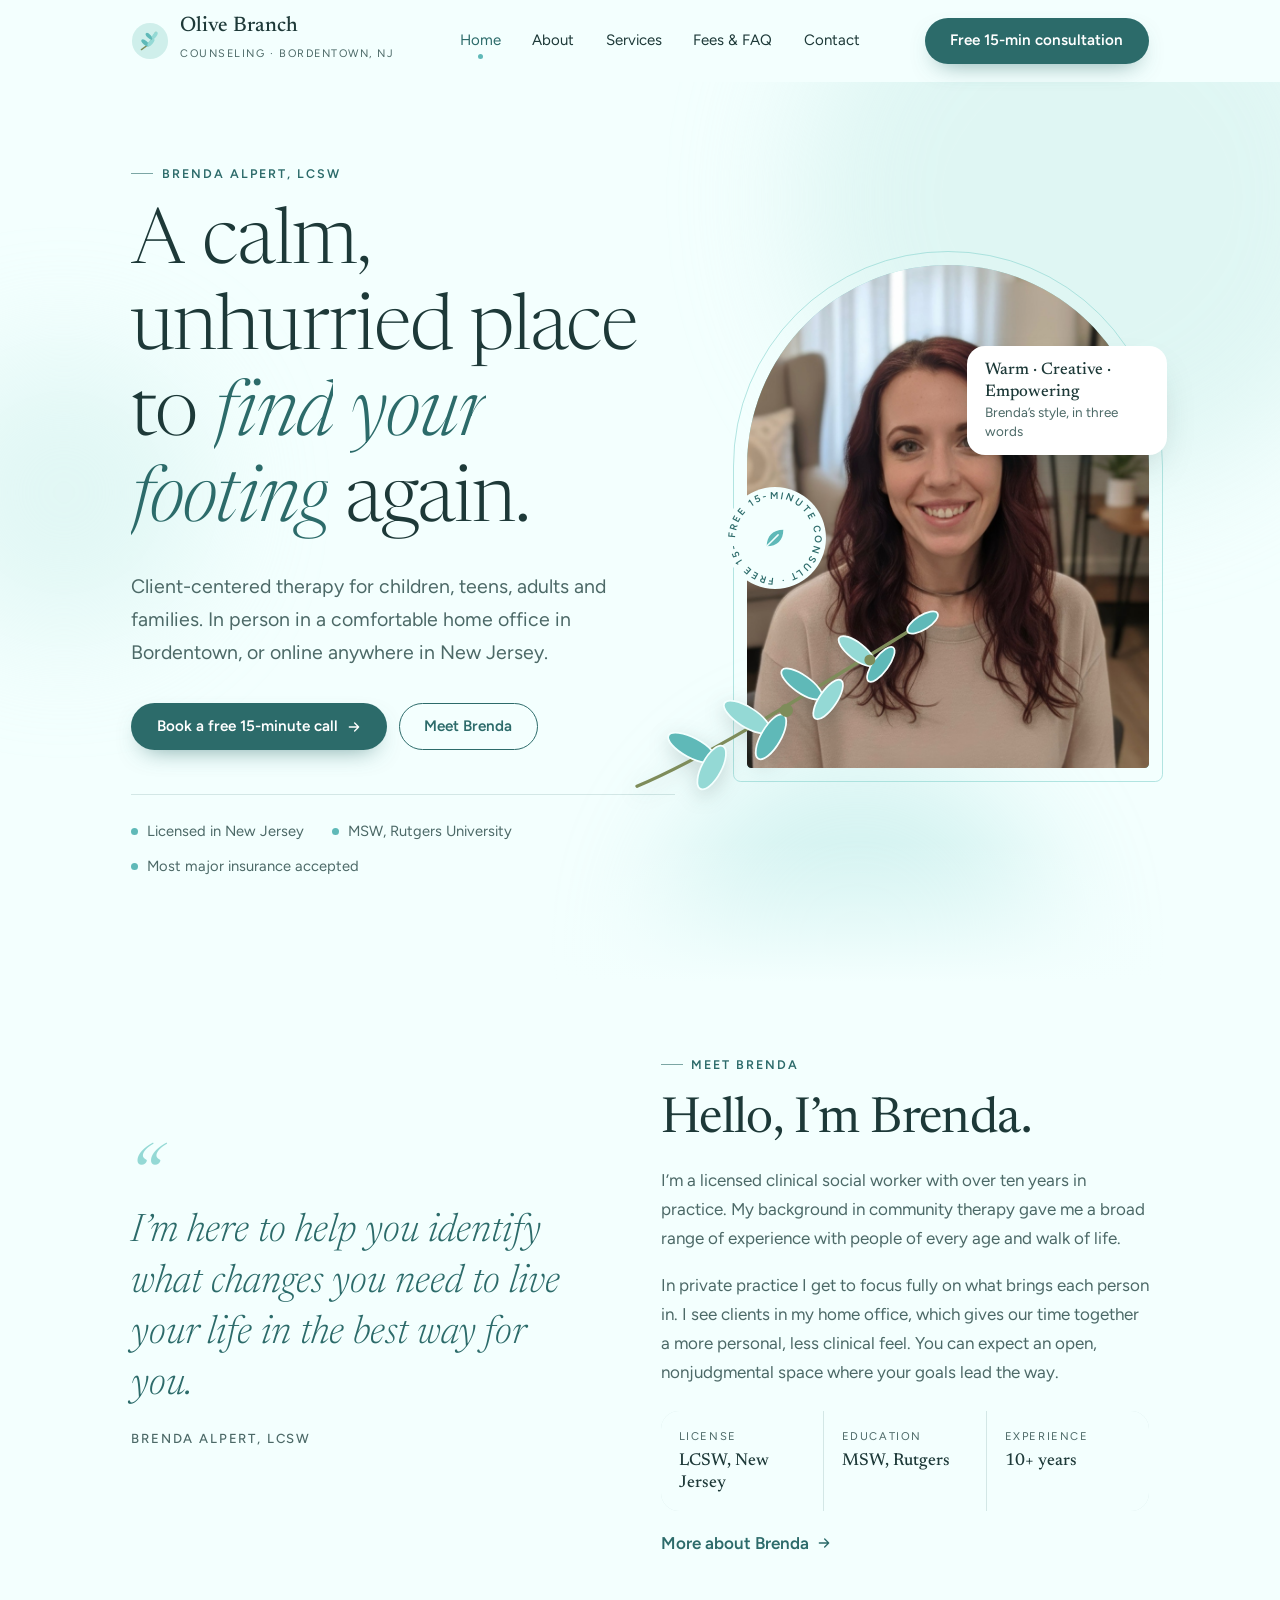
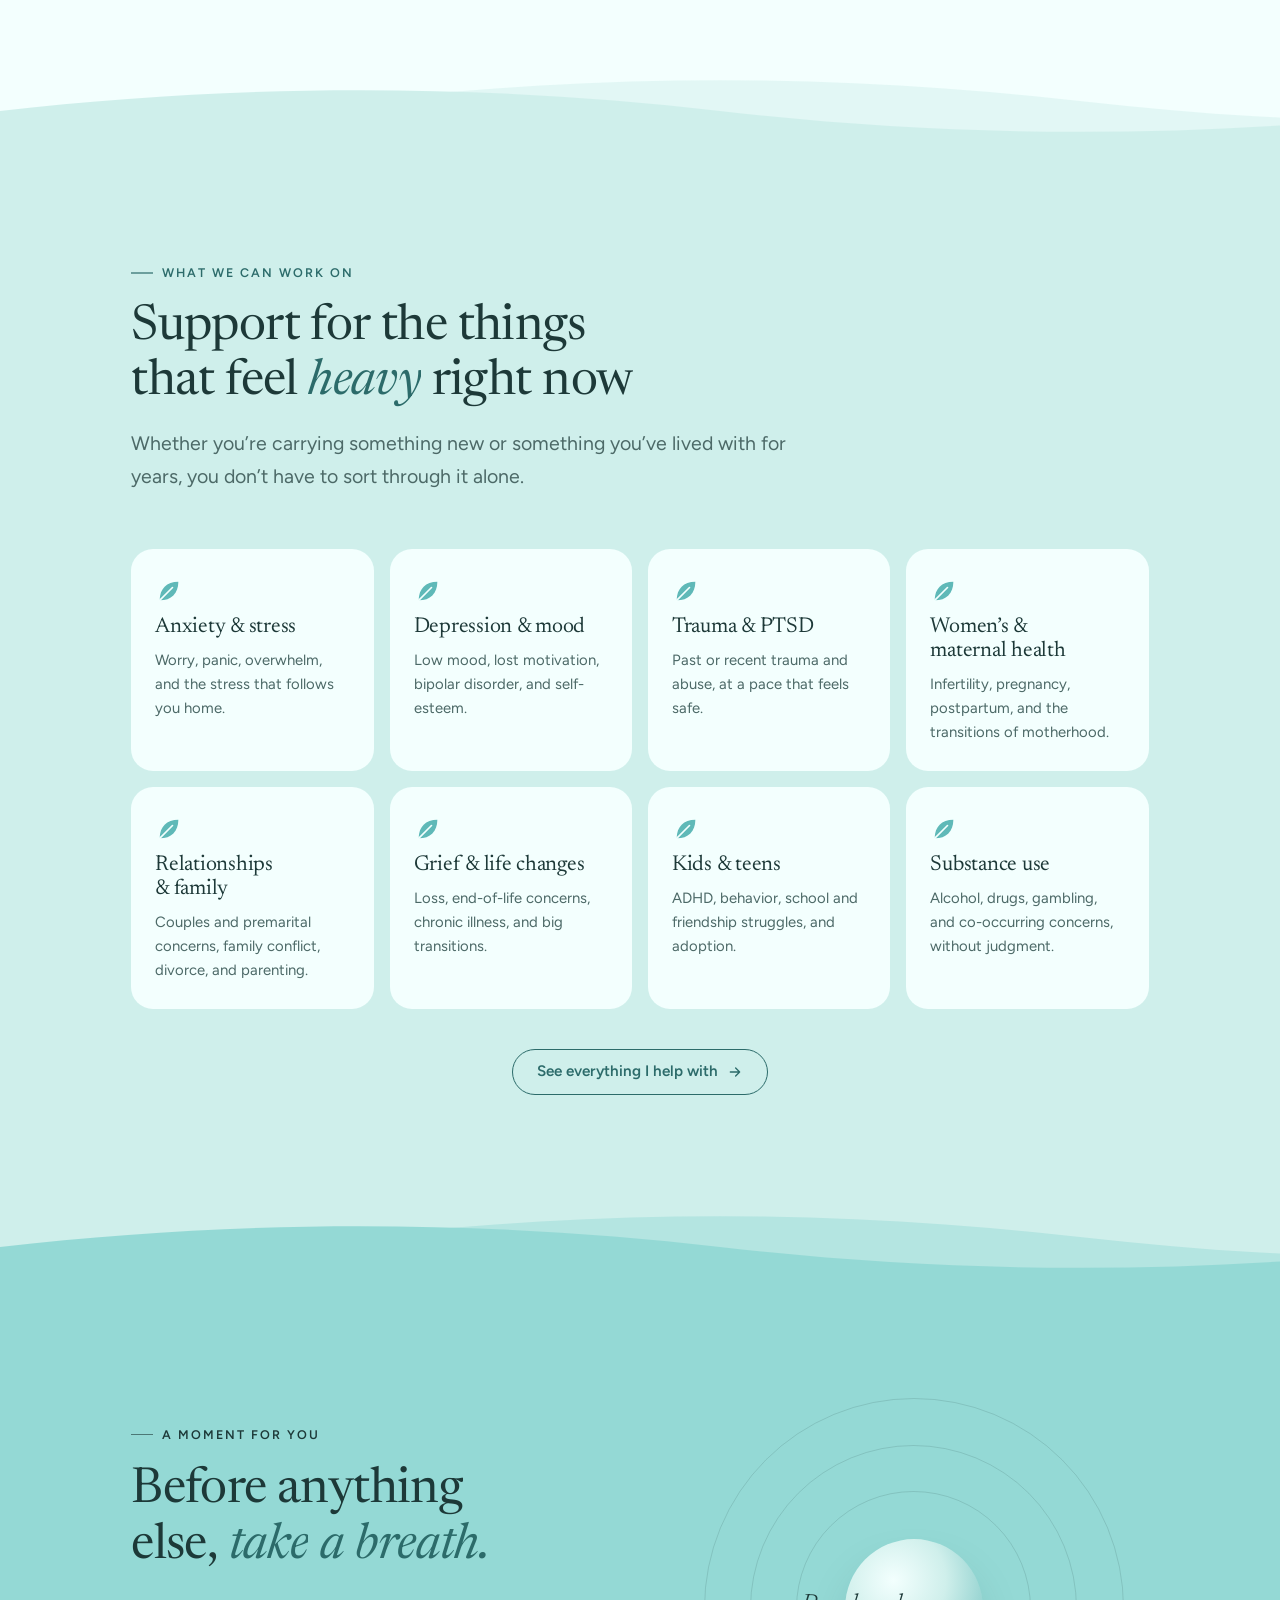
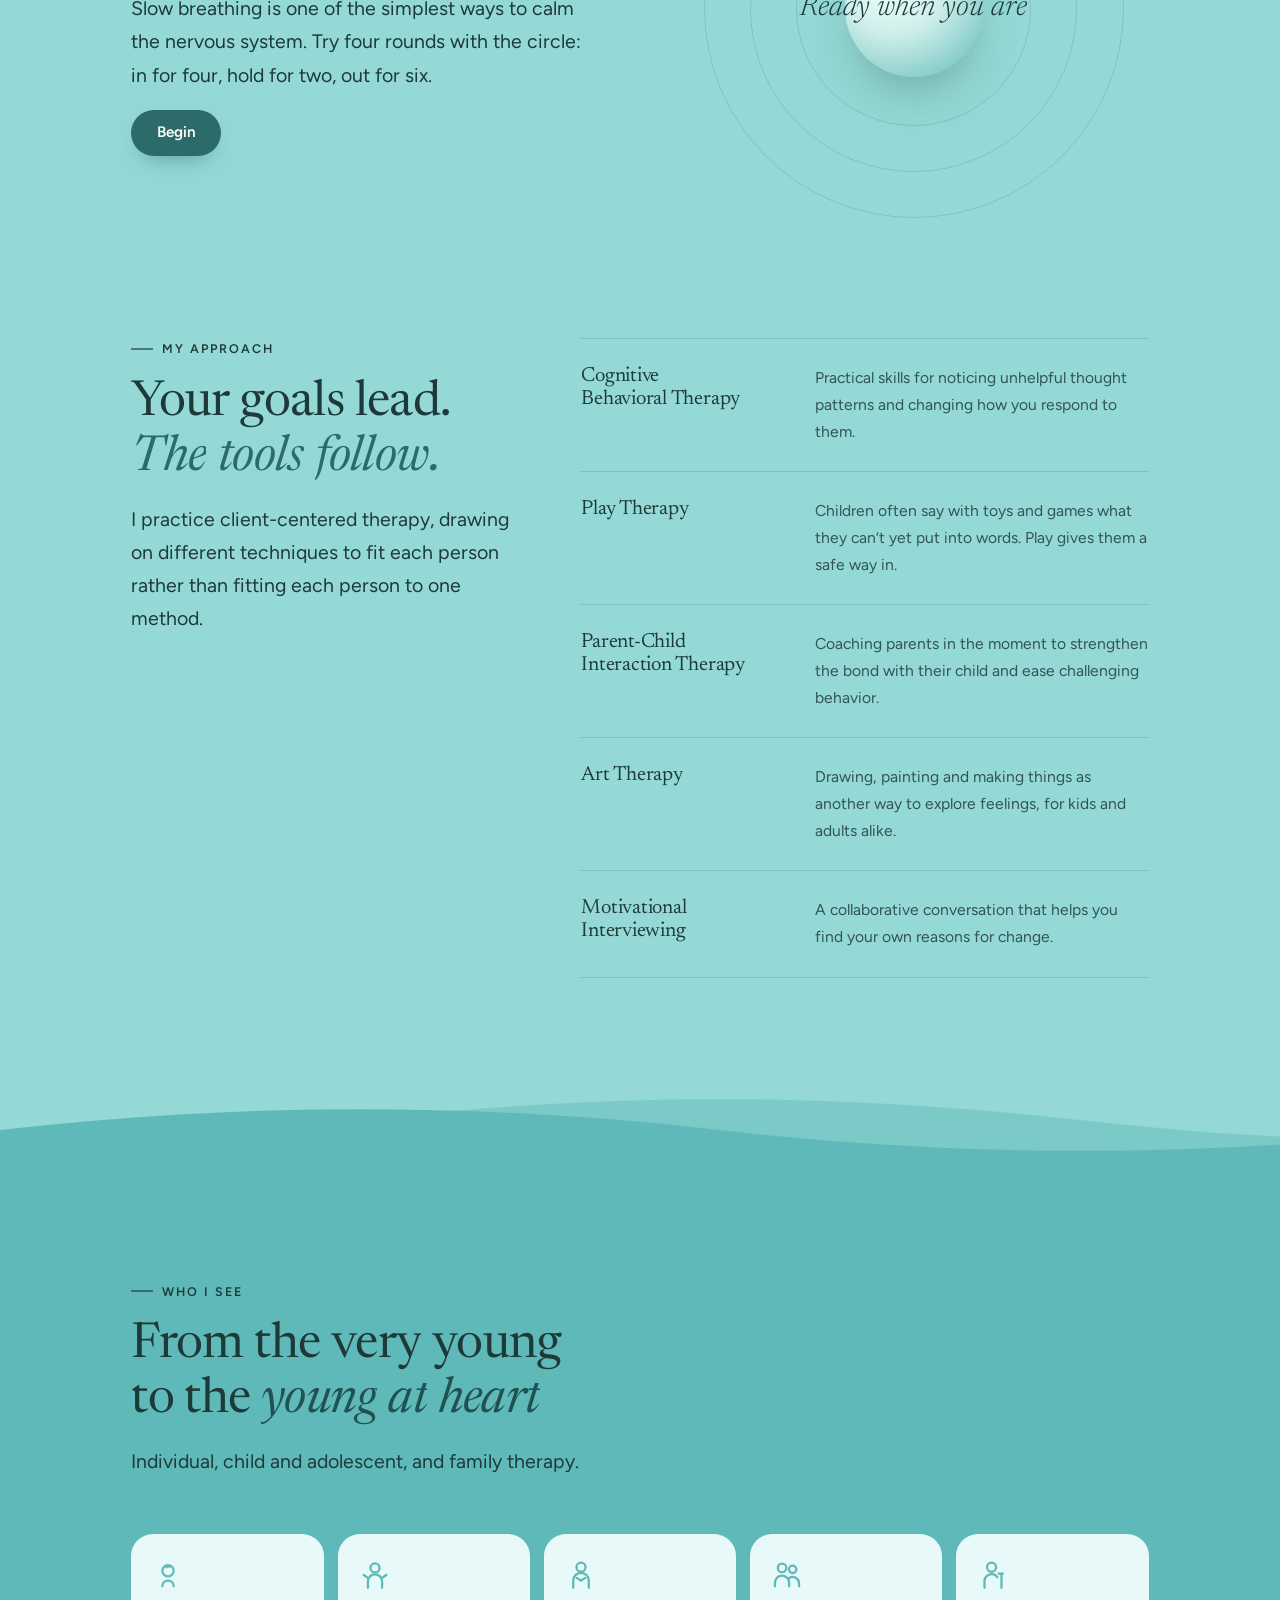
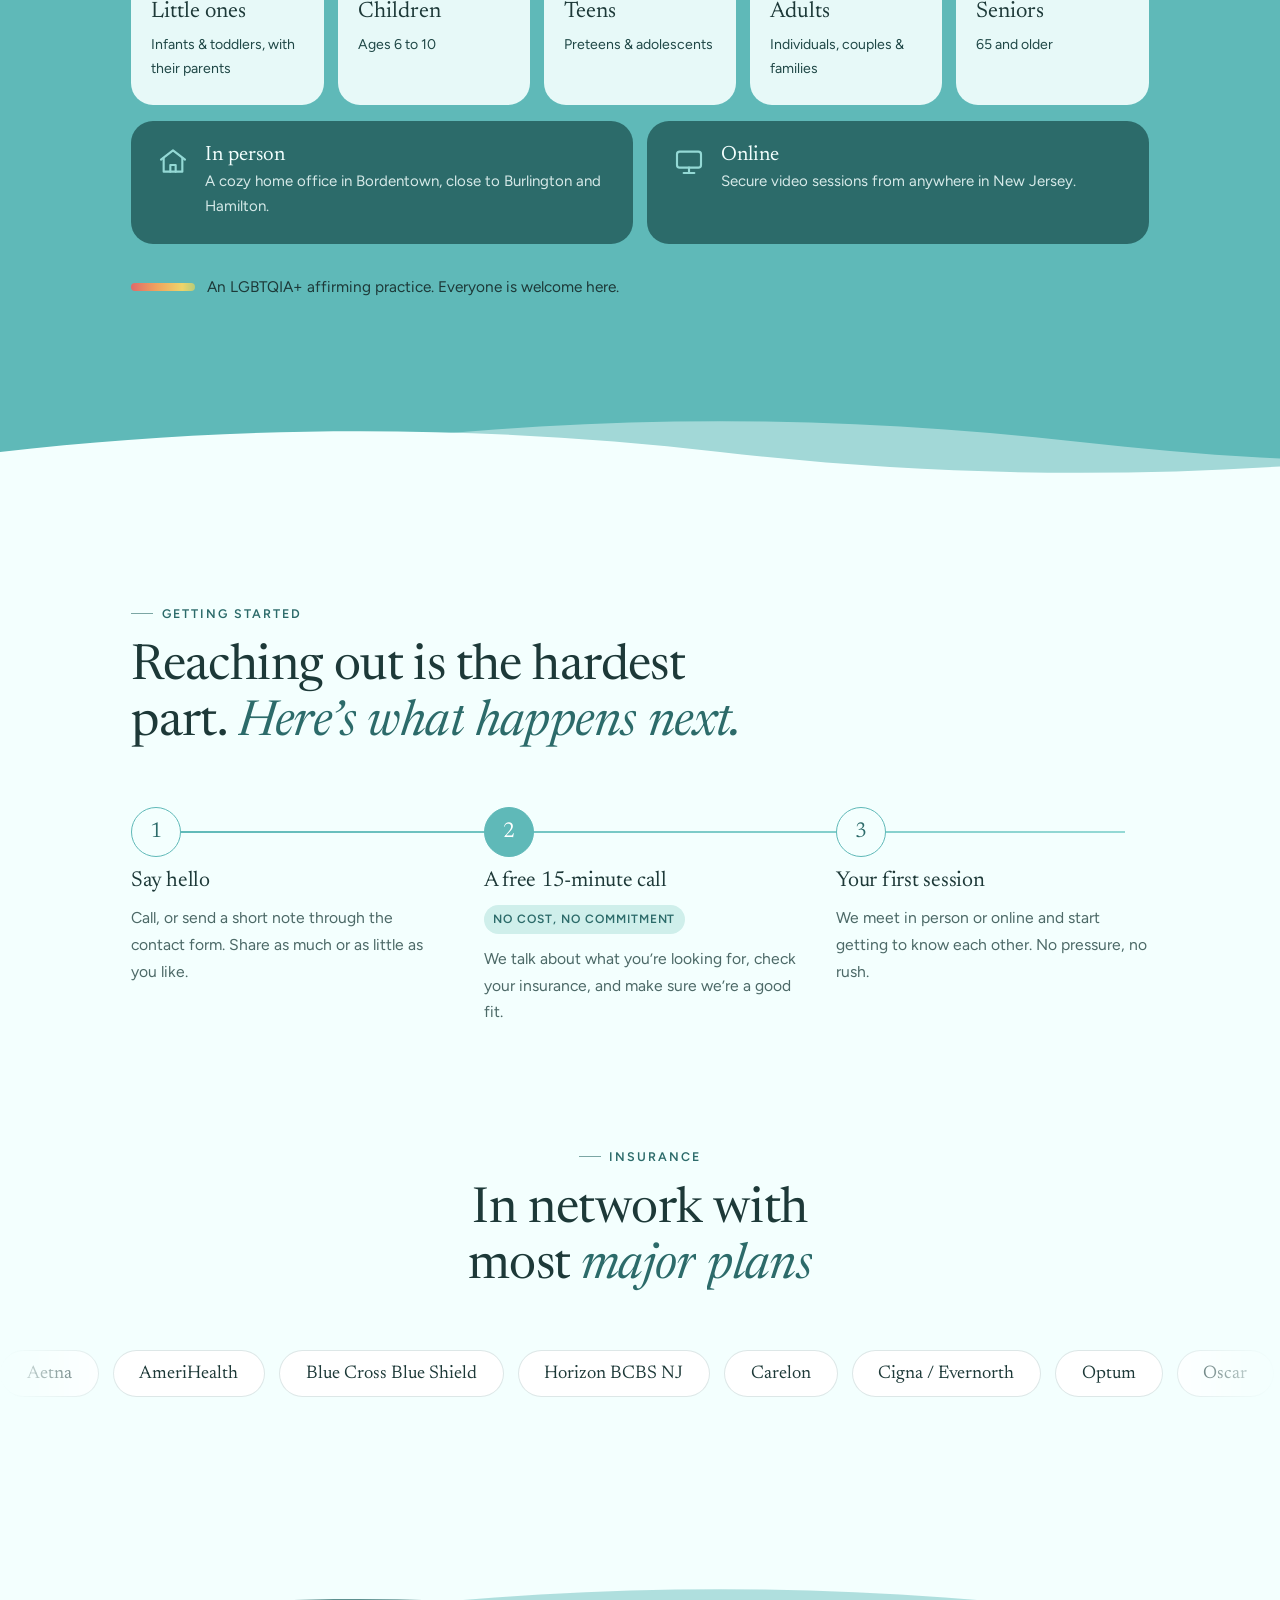
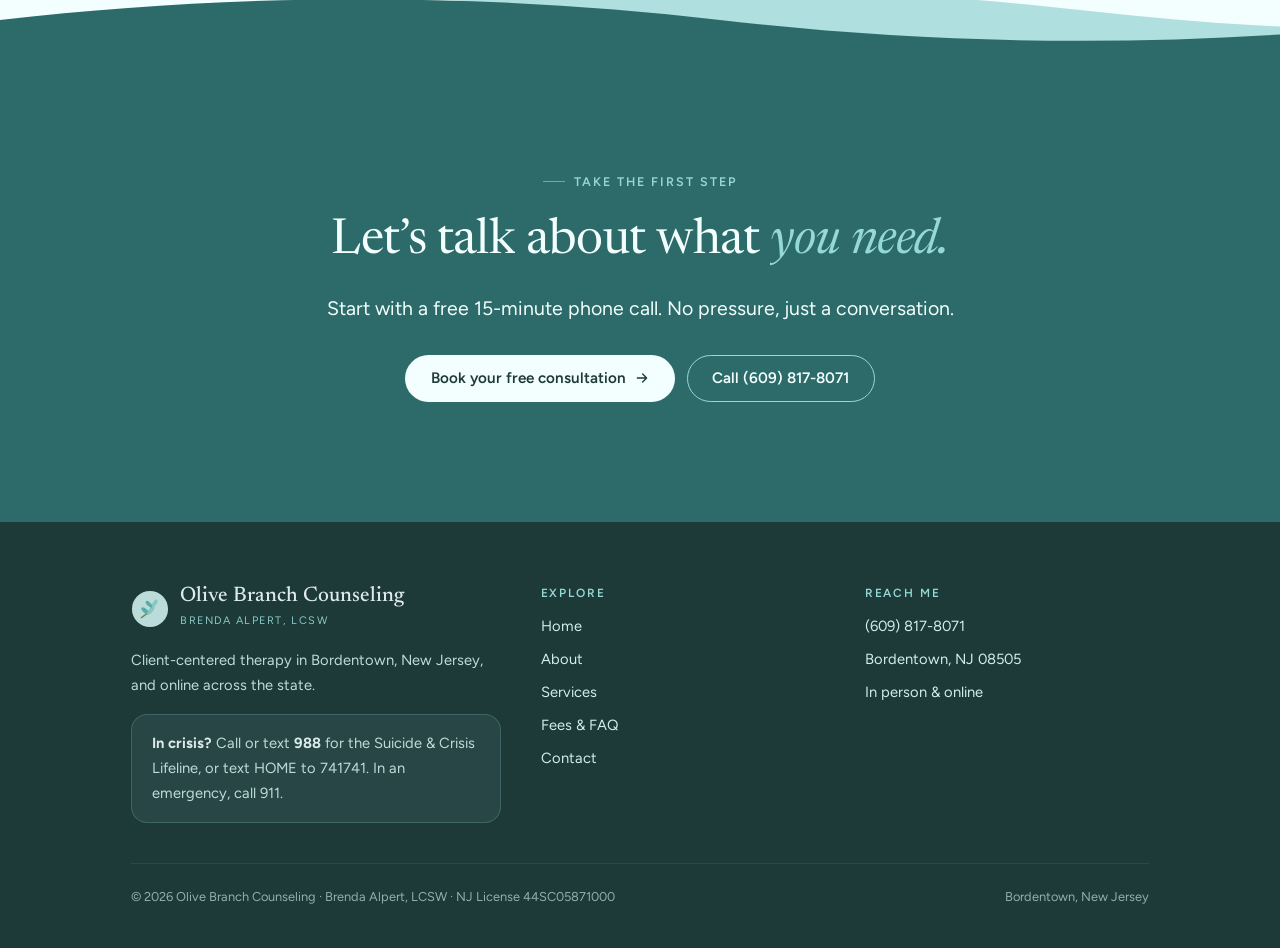
==== site/index.html @ a05a2357 "Olive Branch Counseling site, first draft Static five-page site for Brenda Alpert, LCSW, with GitHub" ====
<!doctype html>
<html lang="en">
<head>
<meta charset="utf-8">
<meta name="viewport" content="width=device-width, initial-scale=1">
<title>Olive Branch Counseling | Brenda Alpert, LCSW | Therapy in Bordentown, NJ</title>
<meta name="description" content="Warm, client-centered therapy for children, teens, adults and families with Brenda Alpert, LCSW. In person in Bordentown, NJ or online across New Jersey. Free 15-minute consultation.">
<meta name="theme-color" content="#F3FFFE">
<link rel="icon" href="assets/img/favicon.svg" type="image/svg+xml">
<link rel="preconnect" href="https://fonts.googleapis.com">
<link rel="preconnect" href="https://fonts.gstatic.com" crossorigin>
<link rel="stylesheet" href="https://fonts.googleapis.com/css2?family=Newsreader:ital,opsz,wght@0,6..72,300..600;1,6..72,300..500&family=Figtree:wght@400;500;600&display=swap">
<link rel="stylesheet" href="assets/css/styles.css">
<script>document.documentElement.classList.add('js');setTimeout(function(){document.documentElement.classList.add('ready')},1500);</script>
<script src="assets/js/main.js" defer></script>
</head>
<body>
<a class="skip" href="#main">Skip to content</a>

<svg width="0" height="0" style="position:absolute" aria-hidden="true">
  <symbol id="leaf" viewBox="0 0 24 24"><path d="M4 20C4 10 10 4 20 4c0 10-6 16-16 16Z" fill="currentColor"/><path d="M4 20 15 9" stroke="#F3FFFE" stroke-width="1.4" fill="none" stroke-linecap="round"/></symbol>
  <symbol id="arrow" viewBox="0 0 24 24"><path d="M5 12h14M13 6l6 6-6 6" fill="none" stroke="currentColor" stroke-width="2" stroke-linecap="round" stroke-linejoin="round"/></symbol>
</svg>

<header class="nav">
  <div class="wrap">
    <a class="brand" href="index.html">
      <img src="assets/img/favicon.svg" alt="" width="38" height="38">
      <span><b>Olive Branch</b><small>Counseling &middot; Bordentown, NJ</small></span>
    </a>
    <nav aria-label="Main">
      <ul class="nav-links" id="nav-links">
        <li><a href="index.html">Home</a></li>
        <li><a href="about.html">About</a></li>
        <li><a href="services.html">Services</a></li>
        <li><a href="fees.html">Fees &amp; FAQ</a></li>
        <li><a href="contact.html">Contact</a></li>
        <li class="mobile-only"><a class="btn btn-primary" href="contact.html">Free 15-min consultation</a></li>
      </ul>
    </nav>
    <a class="btn btn-primary nav-cta" href="contact.html">Free 15-min consultation</a>
    <button class="nav-toggle" aria-label="Open menu" aria-expanded="false" aria-controls="nav-links"><span></span><span></span></button>
  </div>
</header>

<main id="main">

  <!-- ============ HERO ============ -->
  <section class="hero">
    <div class="ambient" aria-hidden="true"><i></i><i></i><i></i></div>
    <div class="wrap">
      <div class="copy">
        <p class="eyebrow" data-reveal>Brenda Alpert, LCSW</p>
        <h1 data-split>A calm, unhurried place to <em>find your footing</em> again.</h1>
        <p class="lede" data-reveal style="--delay:500ms">Client-centered therapy for children, teens, adults and families. In person in a comfortable home office in Bordentown, or online anywhere in New Jersey.</p>
        <div class="ctas" data-reveal style="--delay:650ms">
          <a class="btn btn-primary" href="contact.html">Book a free 15-minute call <svg><use href="#arrow"/></svg></a>
          <a class="btn btn-ghost" href="about.html">Meet Brenda</a>
        </div>
        <div class="facts" data-reveal="fade" style="--delay:850ms">
          <span>Licensed in New Jersey</span>
          <span>MSW, Rutgers University</span>
          <span>Most major insurance accepted</span>
        </div>
      </div>

      <div class="portrait" data-reveal="scale" style="--delay:200ms">
        <div class="ring" aria-hidden="true"></div>
        <div class="arch">
          <img src="assets/img/brenda.jpg" alt="Brenda Alpert, LCSW, smiling in her home office" width="1100" height="1100">
        </div>
        <svg class="badge" viewBox="0 0 100 100" aria-hidden="true">
          <defs><path id="badge-circle" d="M50 50m-38 0a38 38 0 1 1 76 0a38 38 0 1 1-76 0"/></defs>
          <circle cx="50" cy="50" r="49" fill="#F3FFFE"/>
          <text><textPath href="#badge-circle">Free 15-minute consult &middot; Free 15-minute consult &middot;</textPath></text>
          <g transform="translate(38 38) scale(1)"><use href="#leaf" width="24" height="24" color="#5FB9B8"/></g>
        </svg>
        <svg class="branch" viewBox="0 0 300 200" aria-hidden="true">
          <g class="sway">
            <path class="stem" pathLength="1" d="M10 185C70 160 150 110 280 30" stroke="#7E8C5A" stroke-width="3" fill="none" stroke-linecap="round"/>
            <g class="lf" style="--d:.5s"><ellipse cx="60" cy="150" rx="9" ry="24" transform="rotate(-62 60 150)" fill="#5FB9B8"/></g>
            <g class="lf" style="--d:.65s"><ellipse cx="78" cy="168" rx="9" ry="22" transform="rotate(28 78 168)" fill="#94D9D5"/></g>
            <g class="lf" style="--d:.85s"><ellipse cx="110" cy="122" rx="9" ry="24" transform="rotate(-58 110 122)" fill="#94D9D5"/></g>
            <g class="lf" style="--d:1s"><ellipse cx="132" cy="140" rx="9" ry="23" transform="rotate(30 132 140)" fill="#5FB9B8"/></g>
            <g class="lf" style="--d:1.2s"><ellipse cx="160" cy="92" rx="8" ry="22" transform="rotate(-55 160 92)" fill="#5FB9B8"/></g>
            <g class="lf" style="--d:1.35s"><ellipse cx="184" cy="106" rx="8" ry="21" transform="rotate(34 184 106)" fill="#94D9D5"/></g>
            <g class="lf" style="--d:1.55s"><ellipse cx="210" cy="62" rx="7.5" ry="20" transform="rotate(-52 210 62)" fill="#94D9D5"/></g>
            <g class="lf" style="--d:1.7s"><ellipse cx="232" cy="74" rx="7" ry="19" transform="rotate(36 232 74)" fill="#5FB9B8"/></g>
            <g class="lf" style="--d:1.95s"><ellipse cx="270" cy="36" rx="6.5" ry="16" transform="rotate(58 270 36)" fill="#5FB9B8"/></g>
            <circle class="berry" style="--d:2.1s" cx="146" cy="116" r="6" fill="#7E8C5A"/>
            <circle class="berry" style="--d:2.25s" cx="222" cy="70" r="5" fill="#7E8C5A"/>
          </g>
        </svg>
        <div class="tag"><b>Warm &middot; Creative &middot; Empowering</b>Brenda&rsquo;s style, in three words</div>
      </div>
    </div>
  </section>

  <!-- ============ INTRO ============ -->
  <section class="intro band-mist" style="padding-top:clamp(40px,6vw,72px)">
    <div class="wrap">
      <blockquote class="quote" data-reveal="left">
        I&rsquo;m here to help you identify what changes you need to live your life in the best way for you.
        <cite>Brenda Alpert, LCSW</cite>
      </blockquote>
      <div class="body" data-stagger>
        <p class="eyebrow">Meet Brenda</p>
        <h2>Hello, I&rsquo;m Brenda.</h2>
        <p>I&rsquo;m a licensed clinical social worker with over ten years in practice. My background in community therapy gave me a broad range of experience with people of every age and walk of life.</p>
        <p>In private practice I get to focus fully on what brings each person in. I see clients in my home office, which gives our time together a more personal, less clinical feel. You can expect an open, nonjudgmental space where your goals lead the way.</p>
        <dl class="creds">
          <div><dt>License</dt><dd>LCSW, New Jersey</dd></div>
          <div><dt>Education</dt><dd>MSW, Rutgers</dd></div>
          <div><dt>Experience</dt><dd>10+ years</dd></div>
        </dl>
        <p><a class="text-link" href="about.html">More about Brenda <svg width="16" height="16"><use href="#arrow"/></svg></a></p>
      </div>
    </div>
  </section>

  <div class="wave" style="--above:var(--mist);--below:var(--foam)" aria-hidden="true"></div>

  <!-- ============ SPECIALTIES ============ -->
  <section class="band-foam" id="specialties">
    <div class="wrap">
      <div class="sec-head">
        <p class="eyebrow" data-reveal>What we can work on</p>
        <h2 data-split>Support for the things that feel <em>heavy</em> right now</h2>
        <p class="lede" data-reveal>Whether you&rsquo;re carrying something new or something you&rsquo;ve lived with for years, you don&rsquo;t have to sort through it alone.</p>
      </div>
      <div class="spec-grid" data-stagger>
        <article class="spec"><svg class="leaf"><use href="#leaf"/></svg><h3>Anxiety &amp; stress</h3><p>Worry, panic, overwhelm, and the stress that follows you home.</p></article>
        <article class="spec"><svg class="leaf"><use href="#leaf"/></svg><h3>Depression &amp; mood</h3><p>Low mood, lost motivation, bipolar disorder, and self-esteem.</p></article>
        <article class="spec"><svg class="leaf"><use href="#leaf"/></svg><h3>Trauma &amp; PTSD</h3><p>Past or recent trauma and abuse, at a pace that feels safe.</p></article>
        <article class="spec"><svg class="leaf"><use href="#leaf"/></svg><h3>Women&rsquo;s &amp; maternal health</h3><p>Infertility, pregnancy, postpartum, and the transitions of motherhood.</p></article>
        <article class="spec"><svg class="leaf"><use href="#leaf"/></svg><h3>Relationships &amp; family</h3><p>Couples and premarital concerns, family conflict, divorce, and parenting.</p></article>
        <article class="spec"><svg class="leaf"><use href="#leaf"/></svg><h3>Grief &amp; life changes</h3><p>Loss, end-of-life concerns, chronic illness, and big transitions.</p></article>
        <article class="spec"><svg class="leaf"><use href="#leaf"/></svg><h3>Kids &amp; teens</h3><p>ADHD, behavior, school and friendship struggles, and adoption.</p></article>
        <article class="spec"><svg class="leaf"><use href="#leaf"/></svg><h3>Substance use</h3><p>Alcohol, drugs, gambling, and co-occurring concerns, without judgment.</p></article>
      </div>
      <div class="sec-foot" data-reveal><a class="btn btn-ghost" href="services.html">See everything I help with <svg><use href="#arrow"/></svg></a></div>
    </div>
  </section>

  <div class="wave" style="--above:var(--foam);--below:var(--lagoon)" aria-hidden="true"></div>

  <!-- ============ BREATHE ============ -->
  <section class="breathe band-lagoon" data-breathe>
    <div class="wrap">
      <div class="breath-copy">
        <p class="eyebrow" data-reveal>A moment for you</p>
        <h2 data-split>Before anything else, <em>take a breath.</em></h2>
        <p class="lede" data-reveal>Slow breathing is one of the simplest ways to calm the nervous system. Try four rounds with the circle: in for four, hold for two, out for six.</p>
        <button class="btn btn-primary breath-btn" type="button" data-reveal>Begin</button>
        <p class="breath-count" aria-live="polite"></p>
      </div>
      <div class="breath-stage" data-reveal="scale">
        <span class="halo"></span><span class="halo"></span><span class="halo"></span>
        <span class="orb"></span>
        <p class="breath-label" aria-live="polite">Ready when you are</p>
      </div>
    </div>
  </section>

  <!-- ============ APPROACH ============ -->
  <section class="band-lagoon" style="padding-top:0">
    <div class="wrap split">
      <div class="sec-head">
        <p class="eyebrow" data-reveal>My approach</p>
        <h2 data-split>Your goals lead. <em>The tools follow.</em></h2>
        <p class="lede" data-reveal>I practice client-centered therapy, drawing on different techniques to fit each person rather than fitting each person to one method.</p>
      </div>
      <div class="methods" data-stagger>
        <div class="method"><h3>Cognitive Behavioral Therapy</h3><p>Practical skills for noticing unhelpful thought patterns and changing how you respond to them.</p></div>
        <div class="method"><h3>Play Therapy</h3><p>Children often say with toys and games what they can&rsquo;t yet put into words. Play gives them a safe way in.</p></div>
        <div class="method"><h3>Parent-Child Interaction Therapy</h3><p>Coaching parents in the moment to strengthen the bond with their child and ease challenging behavior.</p></div>
        <div class="method"><h3>Art Therapy</h3><p>Drawing, painting and making things as another way to explore feelings, for kids and adults alike.</p></div>
        <div class="method"><h3>Motivational Interviewing</h3><p>A collaborative conversation that helps you find your own reasons for change.</p></div>
      </div>
    </div>
  </section>

  <div class="wave" style="--above:var(--lagoon);--below:var(--tide)" aria-hidden="true"></div>

  <!-- ============ WHO ============ -->
  <section class="band-tide">
    <div class="wrap">
      <div class="sec-head">
        <p class="eyebrow" data-reveal>Who I see</p>
        <h2 data-split>From the very young to the <em>young at heart</em></h2>
        <p class="lede" data-reveal>Individual, child and adolescent, and family therapy.</p>
      </div>
      <div class="ages" data-stagger>
        <div class="age"><svg viewBox="0 0 24 24" fill="none" stroke="currentColor" stroke-width="1.6" stroke-linecap="round"><circle cx="12" cy="9" r="4"/><path d="M8 20c0-2.5 1.8-4 4-4s4 1.5 4 4"/><path d="M11 6.5c.6-.9 1.6-1 2.2-.3"/></svg><b>Little ones</b><span>Infants &amp; toddlers, with their parents</span></div>
        <div class="age"><svg viewBox="0 0 24 24" fill="none" stroke="currentColor" stroke-width="1.6" stroke-linecap="round"><circle cx="12" cy="7" r="3.2"/><path d="M7 21v-4.5a5 5 0 0 1 10 0V21"/><path d="M4 12l3 2M20 12l-3 2"/></svg><b>Children</b><span>Ages 6 to 10</span></div>
        <div class="age"><svg viewBox="0 0 24 24" fill="none" stroke="currentColor" stroke-width="1.6" stroke-linecap="round"><circle cx="12" cy="6.5" r="3.2"/><path d="M6.5 21v-5a5.5 5.5 0 0 1 11 0v5"/><path d="M9 14l3 2 3-2"/></svg><b>Teens</b><span>Preteens &amp; adolescents</span></div>
        <div class="age"><svg viewBox="0 0 24 24" fill="none" stroke="currentColor" stroke-width="1.6" stroke-linecap="round"><circle cx="8.5" cy="7" r="3"/><circle cx="16" cy="8" r="2.6"/><path d="M3.5 20v-2.5a5 5 0 0 1 10 0V20M13.5 14.2a4.5 4.5 0 0 1 7 3.8V20"/></svg><b>Adults</b><span>Individuals, couples &amp; families</span></div>
        <div class="age"><svg viewBox="0 0 24 24" fill="none" stroke="currentColor" stroke-width="1.6" stroke-linecap="round"><circle cx="11" cy="6.5" r="3.2"/><path d="M6 21v-4.5a5 5 0 0 1 9-3"/><path d="M18 11v10M16 11h3"/></svg><b>Seniors</b><span>65 and older</span></div>
      </div>
      <div class="formats" data-stagger>
        <div class="format">
          <svg viewBox="0 0 24 24" fill="none" stroke="currentColor" stroke-width="1.6" stroke-linecap="round" stroke-linejoin="round" aria-hidden="true"><path d="M3 11 12 4l9 7"/><path d="M5 10v10h14V10"/><path d="M10 20v-5h4v5"/></svg>
          <div><b>In person</b><p>A cozy home office in Bordentown, close to Burlington and Hamilton.</p></div>
        </div>
        <div class="format">
          <svg viewBox="0 0 24 24" fill="none" stroke="currentColor" stroke-width="1.6" stroke-linecap="round" stroke-linejoin="round" aria-hidden="true"><rect x="3" y="5" width="18" height="12" rx="2"/><path d="M8 21h8M12 17v4"/></svg>
          <div><b>Online</b><p>Secure video sessions from anywhere in New Jersey.</p></div>
        </div>
      </div>
      <p class="affirm" data-reveal><i aria-hidden="true"></i> An LGBTQIA+ affirming practice. Everyone is welcome here.</p>
    </div>
  </section>

  <div class="wave" style="--above:var(--tide);--below:var(--mist)" aria-hidden="true"></div>

  <!-- ============ GETTING STARTED ============ -->
  <section class="band-mist">
    <div class="wrap">
      <div class="sec-head">
        <p class="eyebrow" data-reveal>Getting started</p>
        <h2 data-split>Reaching out is the hardest part. <em>Here&rsquo;s what happens next.</em></h2>
      </div>
      <ol class="steps" data-observe data-stagger style="list-style:none;margin:0;padding:0">
        <li class="step"><h3>Say hello</h3><p>Call, or send a short note through the contact form. Share as much or as little as you like.</p></li>
        <li class="step highlight"><h3>A free 15-minute call</h3><span class="pill">No cost, no commitment</span><p>We talk about what you&rsquo;re looking for, check your insurance, and make sure we&rsquo;re a good fit.</p></li>
        <li class="step"><h3>Your first session</h3><p>We meet in person or online and start getting to know each other. No pressure, no rush.</p></li>
      </ol>
    </div>
  </section>

  <!-- ============ INSURANCE ============ -->
  <section class="band-mist" style="padding-top:0">
    <div class="wrap">
      <div class="sec-head center">
        <p class="eyebrow" data-reveal>Insurance</p>
        <h2 data-split>In network with most <em>major plans</em></h2>
      </div>
    </div>
    <div class="marquee" data-reveal="fade">
      <div class="marquee-track">
        <span>Aetna</span><span>AmeriHealth</span><span>Blue Cross Blue Shield</span><span>Horizon BCBS NJ</span><span>Carelon</span><span>Cigna / Evernorth</span><span>Optum</span><span>Oscar</span><span>Oxford</span><span>UMR</span><span>UnitedHealthcare</span>
        <span aria-hidden="true">Aetna</span><span aria-hidden="true">AmeriHealth</span><span aria-hidden="true">Blue Cross Blue Shield</span><span aria-hidden="true">Horizon BCBS NJ</span><span aria-hidden="true">Carelon</span><span aria-hidden="true">Cigna / Evernorth</span><span aria-hidden="true">Optum</span><span aria-hidden="true">Oscar</span><span aria-hidden="true">Oxford</span><span aria-hidden="true">UMR</span><span aria-hidden="true">UnitedHealthcare</span>
      </div>
    </div>
    <div class="wrap sec-foot" data-reveal>
      <a class="text-link" href="fees.html">Fees, self-pay and FAQ <svg width="16" height="16"><use href="#arrow"/></svg></a>
    </div>
  </section>

  <div class="wave" style="--above:var(--mist);--below:var(--deep);--back:var(--tide)" aria-hidden="true"></div>

  <!-- ============ CTA ============ -->
  <section class="cta-band band-deep">
    <div class="ripples" aria-hidden="true"><i></i><i></i><i></i></div>
    <div class="wrap">
      <p class="eyebrow" data-reveal>Take the first step</p>
      <h2 data-split>Let&rsquo;s talk about what <em>you need.</em></h2>
      <p class="lede" data-reveal>Start with a free 15-minute phone call. No pressure, just a conversation.</p>
      <div class="ctas" data-reveal>
        <a class="btn btn-light" href="contact.html">Book your free consultation <svg><use href="#arrow"/></svg></a>
        <a class="btn btn-ghost" href="tel:+16098178071">Call (609) 817-8071</a>
      </div>
    </div>
  </section>
</main>

<footer class="site-footer">
  <div class="wrap">
    <div class="foot-top">
      <div class="foot-about">
        <a class="brand" href="index.html"><img src="assets/img/favicon.svg" alt="" width="38" height="38"><span><b>Olive Branch Counseling</b><small>Brenda Alpert, LCSW</small></span></a>
        <p>Client-centered therapy in Bordentown, New Jersey, and online across the state.</p>
        <div class="crisis"><b>In crisis?</b> Call or text <b>988</b> for the Suicide &amp; Crisis Lifeline, or text HOME to 741741. In an emergency, call 911.</div>
      </div>
      <div>
        <h2 class="foot-h">Explore</h2>
        <ul>
          <li><a href="index.html">Home</a></li>
          <li><a href="about.html">About</a></li>
          <li><a href="services.html">Services</a></li>
          <li><a href="fees.html">Fees &amp; FAQ</a></li>
          <li><a href="contact.html">Contact</a></li>
        </ul>
      </div>
      <div>
        <h2 class="foot-h">Reach me</h2>
        <ul>
          <li><a href="tel:+16098178071">(609) 817-8071</a></li>
          <li>Bordentown, NJ 08505</li>
          <li>In person &amp; online</li>
        </ul>
      </div>
    </div>
    <div class="foot-bottom"><span>&copy; <span data-year>2026</span> Olive Branch Counseling &middot; Brenda Alpert, LCSW &middot; NJ License 44SC05871000</span><span>Bordentown, New Jersey</span></div>
  </div>
</footer>
</body>
</html>
---- site/assets/css/styles.css ----
/* ==========================================================================
   Olive Branch Counseling
   Layout: soft tidal bands stepping from palest aqua to deep teal, joined by
   slowly drifting wave edges. Content sits in a calm 1120px column.
   ========================================================================== */

:root {
  --mist: #F3FFFE;      /* palette 1 */
  --foam: #CFEFEB;      /* palette 2 */
  --lagoon: #94D9D5;    /* palette 3, a favorite */
  --tide: #5FB9B8;      /* palette 4, a favorite */
  --deep: #2C6B6A;      /* darker tide for buttons, links */
  --ink: #1D3938;       /* teal-black text */
  --ink-soft: #4C6967;
  --olive: #7E8C5A;     /* the branch, used sparingly */
  --white: #FFFFFF;
  --line: rgba(44, 107, 106, .16);

  --display: "Newsreader", "Iowan Old Style", Georgia, serif;
  --body: "Figtree", "Segoe UI", system-ui, sans-serif;

  --wrap: 1120px;
  --gutter: max(20px, 4vw);
  --radius: 22px;
  --ease: cubic-bezier(.2, .7, .2, 1);
  --ease-soft: cubic-bezier(.45, 0, .2, 1);
  color-scheme: light;
}

/* ---------- base ---------- */
*, *::before, *::after { box-sizing: border-box; }
html { scroll-behavior: smooth; -webkit-text-size-adjust: 100%; overflow-x: clip; }
body {
  margin: 0;
  background: var(--mist);
  color: var(--ink);
  font: 400 17px/1.7 var(--body);
  -webkit-font-smoothing: antialiased;
  overflow-x: clip;
}
img, svg { max-width: 100%; display: block; }
a { color: var(--deep); text-underline-offset: .2em; }
::selection { background: var(--lagoon); color: var(--ink); }
:focus-visible { outline: 3px solid var(--tide); outline-offset: 3px; border-radius: 6px; }
h1, h2, h3, h4 {
  font-family: var(--display);
  font-weight: 400;
  line-height: 1.12;
  letter-spacing: -.012em;
  text-wrap: balance;
  margin: 0;
}
h1 { font-size: clamp(2.7rem, 6.2vw, 4.8rem); font-weight: 300; }
h2 { font-size: clamp(2rem, 4.2vw, 3.1rem); }
h3 { font-size: 1.35rem; }
h1 em, h2 em { font-style: italic; color: var(--deep); }
p { margin: 0; }
.wrap { max-width: var(--wrap); margin: 0 auto; padding-inline: var(--gutter); }
.skip { position: absolute; left: -999px; top: 8px; background: var(--deep); color: var(--white); padding: .6em 1em; border-radius: 8px; z-index: 100; }
.skip:focus { left: 8px; }
.sr-only { position: absolute; width: 1px; height: 1px; overflow: hidden; clip: rect(0 0 0 0); white-space: nowrap; }

.eyebrow {
  font-size: .78rem;
  font-weight: 600;
  letter-spacing: .16em;
  text-transform: uppercase;
  color: var(--deep);
  display: inline-flex;
  align-items: center;
  gap: .7em;
}
.eyebrow::before { content: ""; width: 22px; height: 1.5px; background: currentColor; opacity: .6; }
.lede { font-size: clamp(1.08rem, 1.6vw, 1.22rem); color: var(--ink-soft); max-width: 36em; }
.muted { color: var(--ink-soft); }

/* ---------- buttons ---------- */
.btn {
  --bx: 0px; --by: 0px;
  position: relative;
  display: inline-flex;
  align-items: center;
  gap: .55em;
  padding: .95em 1.6em;
  border-radius: 999px;
  font: 600 .95rem/1 var(--body);
  text-decoration: none;
  border: 1.5px solid transparent;
  cursor: pointer;
  overflow: hidden;
  isolation: isolate;
  transform: translate(var(--bx), var(--by));
  transition: transform .5s var(--ease), color .35s, border-color .35s, box-shadow .35s;
}
.btn::after {
  content: "";
  position: absolute;
  inset: 0;
  z-index: -1;
  border-radius: inherit;
  transform: scale(0);
  transition: transform .5s var(--ease);
}
.btn:hover::after { transform: scale(1.02); }
.btn svg { width: 1.05em; height: 1.05em; transition: transform .4s var(--ease); }
.btn:hover svg { transform: translateX(3px); }
.btn-primary { background: var(--deep); color: var(--white); box-shadow: 0 10px 24px -12px rgba(44, 107, 106, .7); }
.btn-primary::after { background: var(--ink); }
.btn-ghost { border-color: var(--deep); color: var(--deep); background: transparent; }
.btn-ghost::after { background: var(--foam); }
.btn-light { background: var(--mist); color: var(--ink); }
.btn-light::after { background: var(--white); }
.text-link {
  display: inline-flex; align-items: center; gap: .4em;
  font-weight: 600; text-decoration: none; color: var(--deep);
  background: linear-gradient(currentColor, currentColor) 0 100% / 0 1.5px no-repeat;
  transition: background-size .45s var(--ease);
  padding-bottom: 2px;
}
.text-link:hover { background-size: 100% 1.5px; }

/* ---------- navigation ---------- */
.nav {
  position: sticky;
  top: 0;
  z-index: 50;
  view-transition-name: site-nav;
  transition: background .4s, box-shadow .4s, backdrop-filter .4s;
}
.nav.scrolled {
  background: rgba(243, 255, 254, .82);
  backdrop-filter: blur(14px) saturate(1.2);
  -webkit-backdrop-filter: blur(14px) saturate(1.2);
  box-shadow: 0 1px 0 var(--line);
}
.nav .wrap { display: flex; align-items: center; justify-content: space-between; gap: 24px; padding-block: 16px; transition: padding .4s var(--ease); }
.nav.scrolled .wrap { padding-block: 10px; }
.brand { display: flex; align-items: center; gap: 11px; text-decoration: none; color: var(--ink); }
.brand img { width: 38px; height: 38px; flex: none; transition: transform .8s var(--ease); }
.brand:hover img { transform: rotate(-14deg) scale(1.05); }
.brand b { font: 500 1.32rem/1 var(--display); display: block; }
.brand small { white-space: nowrap; font-size: .68rem; letter-spacing: .14em; text-transform: uppercase; color: var(--ink-soft); }
.nav-links { display: flex; gap: 6px; list-style: none; margin: 0; padding: 0; font-size: .94rem; }
.nav-links a { white-space: nowrap;
  position: relative;
  display: block;
  padding: .5em .85em;
  color: var(--ink);
  text-decoration: none;
  border-radius: 999px;
  transition: color .3s, background .3s;
}
.nav-links a:hover { background: rgba(148, 217, 213, .3); }
.nav-links a[aria-current="page"] { color: var(--deep); }
.nav-links a[aria-current="page"]::after {
  content: ""; position: absolute; left: 50%; bottom: 2px; width: 5px; height: 5px; margin-left: -2.5px;
  border-radius: 50%; background: var(--tide);
}
.nav-toggle {
  display: none;
  width: 46px; height: 46px;
  border: 0; border-radius: 50%;
  background: var(--foam);
  cursor: pointer;
  position: relative;
}
.nav-toggle span { position: absolute; left: 14px; right: 14px; height: 1.5px; background: var(--ink); transition: transform .4s var(--ease), opacity .3s; }
.nav-toggle span:nth-child(1) { top: 18px; }
.nav-toggle span:nth-child(2) { top: 26px; }
.nav-open .nav-toggle span:nth-child(1) { transform: translateY(4px) rotate(45deg); }
.nav-open .nav-toggle span:nth-child(2) { transform: translateY(-4px) rotate(-45deg); }
.nav-cta { white-space: nowrap; }

@media (max-width: 1100px) {
  .nav-toggle { display: block; }
  .nav-cta { display: none; }
  .nav-links {
    position: fixed;
    inset: 0;
    z-index: -1;
    flex-direction: column;
    justify-content: center;
    gap: 4px;
    padding: 96px var(--gutter) 48px;
    background: var(--mist);
    font: 300 clamp(2rem, 8vw, 2.8rem)/1.2 var(--display);
    clip-path: circle(0 at calc(100% - 44px) 40px);
    transition: clip-path .8s var(--ease-soft);
    visibility: hidden;
  }
  .nav-links li { opacity: 0; transform: translateY(16px); transition: opacity .5s, transform .6s var(--ease); }
  .nav-links .mobile-only { display: block; margin-top: 20px; }
  .nav-open .nav-links { clip-path: circle(150% at calc(100% - 44px) 40px); visibility: visible; }
  .nav-open .nav-links li { opacity: 1; transform: none; }
  .nav-open .nav-links li:nth-child(1) { transition-delay: .15s; }
  .nav-open .nav-links li:nth-child(2) { transition-delay: .2s; }
  .nav-open .nav-links li:nth-child(3) { transition-delay: .25s; }
  .nav-open .nav-links li:nth-child(4) { transition-delay: .3s; }
  .nav-open .nav-links li:nth-child(5) { transition-delay: .35s; }
  .nav-open .nav-links li:nth-child(6) { transition-delay: .4s; }
  .nav-open .nav-links li:nth-child(7) { transition-delay: .45s; }
  .nav-links a:hover { background: none; color: var(--deep); }
  .nav-links .btn { font: 600 1rem/1 var(--body); }
  .nav-open { overflow: hidden; }
}
@media (min-width: 1101px) { .nav-links .mobile-only { display: none; } }
@media (max-width: 480px) { .brand small { display: none; } }

/* ---------- sections & bands ---------- */
section { padding-block: clamp(72px, 10vw, 120px); position: relative; }
.band-mist { background: var(--mist); }
.band-foam { background: var(--foam); }
.band-lagoon { background: var(--lagoon); }
.band-tide { background: var(--tide); }
.band-deep { background: var(--deep); color: var(--mist); }
.band-deep .eyebrow { color: var(--lagoon); }
.band-deep h2 em { color: var(--lagoon); }
.band-lagoon .eyebrow, .band-tide .eyebrow { color: var(--ink); }
.band-lagoon .lede, .band-tide .lede { color: var(--ink); opacity: .85; }
.sec-head { display: grid; gap: 16px; max-width: 660px; margin-bottom: clamp(36px, 5vw, 56px); }
.sec-head.center { margin-inline: auto; text-align: center; justify-items: center; }

/* drifting wave edge between bands: --above is the previous band, --below the next */
.wave { position: relative; height: 64px; background: var(--above, var(--mist)); margin-bottom: -1px; overflow: hidden; }
.wave::before, .wave::after {
  content: "";
  position: absolute;
  inset: 0;
  background: var(--below, var(--foam));
  -webkit-mask: url("../img/wave.svg") repeat-x 0 100% / 1440px 64px;
          mask: url("../img/wave.svg") repeat-x 0 100% / 1440px 64px;
  animation: tide 38s linear infinite;
}
.wave::before { opacity: .45; animation-duration: 26s; animation-direction: reverse; -webkit-mask-position: 360px 100%; mask-position: 360px 100%; transform: translateY(-10px); }
@keyframes tide { to { -webkit-mask-position: 1440px 100%; mask-position: 1440px 100%; } }
.wave.flip { transform: scaleY(-1); }

/* ---------- hero ---------- */
.hero { position: relative; overflow: hidden; padding-block: clamp(40px, 6vw, 72px) clamp(64px, 8vw, 104px); background: var(--mist); }
.hero .wrap { position: relative; display: grid; grid-template-columns: 1.15fr .85fr; gap: clamp(32px, 6vw, 72px); align-items: center; }
.hero h1 { margin-top: 18px; }
.hero .lede { margin-top: 24px; }
.hero .ctas { display: flex; flex-wrap: wrap; gap: 12px; margin-top: 34px; }
.hero .facts { display: flex; flex-wrap: wrap; gap: 10px 28px; margin-top: 44px; padding-top: 24px; border-top: 1px solid var(--line); font-size: .92rem; color: var(--ink-soft); }
.hero .facts span { display: inline-flex; align-items: center; gap: 9px; }
.hero .facts span::before { content: ""; width: 7px; height: 7px; border-radius: 50%; background: var(--tide); }

/* ambient water light behind the hero */
.ambient { position: absolute; inset: 0; pointer-events: none; overflow: hidden; }
.ambient i {
  position: absolute;
  border-radius: 50%;
  filter: blur(60px);
  opacity: .55;
  animation: drift 26s ease-in-out infinite alternate;
}
.ambient i:nth-child(1) { width: 46vw; height: 46vw; max-width: 620px; max-height: 620px; right: -8vw; top: -14vw; background: var(--foam); }
.ambient i:nth-child(2) { width: 30vw; height: 30vw; max-width: 420px; max-height: 420px; right: 18vw; bottom: -12vw; background: var(--lagoon); opacity: .32; animation-duration: 32s; animation-delay: -8s; }
.ambient i:nth-child(3) { width: 22vw; height: 22vw; max-width: 300px; max-height: 300px; left: -6vw; top: 30%; background: var(--foam); opacity: .5; animation-duration: 22s; animation-delay: -4s; }
@keyframes drift {
  0% { transform: translate(0, 0) scale(1); }
  50% { transform: translate(-3vw, 2vw) scale(1.08); }
  100% { transform: translate(2vw, -1.5vw) scale(.96); }
}

/* portrait arch + olive branch */
.portrait { position: relative; aspect-ratio: 4 / 5; width: 100%; max-width: 440px; justify-self: end; }
.portrait .arch {
  position: absolute; inset: 0;
  border-radius: 999px 999px var(--radius) var(--radius);
  overflow: hidden;
  background: linear-gradient(170deg, var(--lagoon), var(--tide));
}
.portrait .arch img { width: 100%; height: 100%; object-fit: cover; }
.portrait .arch .placeholder {
  position: absolute; inset: 0; display: grid; place-items: center;
  color: var(--white); font-size: .8rem; letter-spacing: .14em; text-transform: uppercase;
}
.portrait .arch .placeholder span { border: 1px dashed rgba(255,255,255,.65); padding: .7em 1.1em; border-radius: 999px; }
.portrait .ring {
  position: absolute; inset: -14px;
  border-radius: 999px 999px calc(var(--radius) + 14px) calc(var(--radius) + 14px);
  border: 1px solid var(--lagoon);
  opacity: .7;
}
.portrait .branch { position: absolute; width: 82%; left: -30%; bottom: -7%; pointer-events: none; overflow: visible; }
.portrait .tag {
  position: absolute; right: -18px; top: 16%;
  background: var(--white);
  border-radius: 18px;
  padding: 14px 18px;
  box-shadow: 0 18px 40px -18px rgba(29, 57, 56, .35);
  font-size: .84rem; line-height: 1.4; color: var(--ink-soft);
  max-width: 200px;
  animation: bob 7s ease-in-out infinite;
}
.portrait .tag b { display: block; font: 500 1.05rem/1.3 var(--display); color: var(--ink); }
.portrait .badge {
  position: absolute; left: -24px; top: 44%;
  width: 104px; height: 104px;
  animation: spin 40s linear infinite;
}
.portrait .badge text { font: 600 9.5px var(--body); letter-spacing: .22em; fill: var(--deep); text-transform: uppercase; }
@keyframes bob { 0%, 100% { transform: translateY(0); } 50% { transform: translateY(-8px); } }
@keyframes spin { to { transform: rotate(360deg); } }

/* branch growth: stem draws, leaves unfurl along it, then the whole thing sways */
.branch .stem { stroke-dasharray: 1; stroke-dashoffset: 0; }
.branch .lf, .branch .berry { transform-box: fill-box; transform-origin: center; }
.branch .sway { transform-origin: 4% 96%; animation: sway 9s ease-in-out infinite; }
@keyframes sway { 0%, 100% { transform: rotate(0deg); } 50% { transform: rotate(-2.6deg); } }
.js .branch .stem { stroke-dashoffset: 1; }
.js .branch .lf, .js .branch .berry { transform: scale(0); opacity: 0; }
.js .branch.grown .stem { stroke-dashoffset: 0; transition: stroke-dashoffset 2.2s var(--ease-soft) .2s; }
.js .branch.grown .lf, .js .branch.grown .berry {
  transform: scale(1); opacity: 1;
  transition: transform 1.1s cubic-bezier(.3, 1.5, .5, 1) var(--d, 0s), opacity .6s var(--d, 0s);
}

@media (max-width: 860px) {
  .hero .wrap { grid-template-columns: 1fr; }
  .portrait { justify-self: center; max-width: 340px; margin-top: 12px; }
  .portrait .tag { right: -8px; }
  .portrait .badge { left: -10px; width: 88px; height: 88px; }
  .portrait .branch { left: -16%; }
}

/* ---------- reveal on scroll (only when JS is running) ---------- */
.js [data-reveal] {
  opacity: 0;
  transform: translateY(28px);
  transition: opacity 1s var(--ease), transform 1.1s var(--ease);
  transition-delay: calc(var(--i, 0) * 90ms + var(--delay, 0ms));
}
.js [data-reveal="fade"] { transform: none; }
.js [data-reveal="scale"] { transform: scale(.94); }
.js [data-reveal="left"] { transform: translateX(-36px); }
.js [data-reveal="right"] { transform: translateX(36px); }
.js [data-reveal].in { opacity: 1; transform: none; }

/* headings split into words that rise from behind a mask */
.js [data-split] .w { display: inline-block; overflow: hidden; vertical-align: top; padding-bottom: .12em; margin-bottom: -.12em; }
.js [data-split] .w > span {
  display: inline-block;
  transform: translateY(105%);
  transition: transform 1.15s var(--ease);
  transition-delay: calc(var(--wi) * 55ms + var(--delay, 0ms));
}
.js [data-split].in .w > span { transform: none; }

/* ---------- intro / about teaser ---------- */
.intro .wrap { display: grid; grid-template-columns: .95fr 1.05fr; gap: clamp(32px, 7vw, 88px); align-items: center; }
.quote {
  margin: 0;
  position: relative;
  font: italic 300 clamp(1.7rem, 3.2vw, 2.45rem)/1.3 var(--display);
  color: var(--deep);
  padding-top: 40px;
}
.quote::before { content: "\201C"; position: absolute; top: -26px; left: -6px; font-size: 6rem; line-height: 1; color: var(--lagoon); }
.quote cite { display: block; margin-top: 20px; font: 500 .82rem var(--body); letter-spacing: .14em; text-transform: uppercase; color: var(--ink-soft); }
.intro .body { display: grid; gap: 18px; color: var(--ink-soft); max-width: 38em; }
.intro .body h2 { color: var(--ink); }
.chips { display: flex; flex-wrap: wrap; gap: 8px; }
.chips span { background: var(--foam); color: var(--ink); padding: .42em 1.05em; border-radius: 999px; font-size: .88rem; font-weight: 500; }
.creds { display: grid; grid-template-columns: repeat(3, 1fr); gap: 1px; background: var(--line); border-radius: 18px; overflow: hidden; margin: 6px 0 0; }
.creds div { background: var(--mist); padding: 16px 18px; }
.creds dt { font-size: .7rem; letter-spacing: .14em; text-transform: uppercase; color: var(--ink-soft); }
.creds dd { margin: 4px 0 0; font: 500 1.08rem/1.3 var(--display); color: var(--ink); }
@media (max-width: 860px) { .intro .wrap { grid-template-columns: 1fr; } }
@media (max-width: 520px) { .creds { grid-template-columns: 1fr; } }

/* ---------- specialty cards ---------- */
.spec-grid { display: grid; grid-template-columns: repeat(4, 1fr); gap: 16px; }
.spec {
  position: relative;
  background: var(--mist);
  border-radius: var(--radius);
  padding: 28px 24px 26px;
  display: grid; gap: 10px; align-content: start;
  overflow: hidden;
  transition: transform .6s var(--ease), box-shadow .6s var(--ease), background .4s;
}
.spec::before {
  content: "";
  position: absolute; width: 240px; height: 240px; right: -120px; top: -120px;
  border-radius: 50%;
  background: radial-gradient(circle, rgba(148, 217, 213, .55), transparent 70%);
  transform: scale(.4); opacity: 0;
  transition: transform .9s var(--ease), opacity .6s;
}
.spec:hover { transform: translateY(-6px); background: var(--white); box-shadow: 0 24px 40px -26px rgba(29, 57, 56, .4); }
.spec:hover::before { transform: scale(1); opacity: 1; }
.spec .leaf { width: 28px; height: 28px; color: var(--tide); transition: transform .8s cubic-bezier(.3, 1.6, .5, 1); }
.spec:hover .leaf { transform: rotate(-24deg) scale(1.12); }
.spec h3 { position: relative; }
.spec p { position: relative; font-size: .93rem; color: var(--ink-soft); line-height: 1.6; }
.also { margin-top: 36px; font-size: .96rem; color: var(--ink-soft); max-width: 62em; }
.also b { color: var(--ink); }
.sec-foot { margin-top: 40px; display: flex; justify-content: center; }
@media (max-width: 1040px) { .spec-grid { grid-template-columns: repeat(2, 1fr); } }
@media (max-width: 560px) { .spec-grid { grid-template-columns: 1fr; } }

/* ---------- breathing pause ---------- */
.breathe .wrap { display: grid; grid-template-columns: 1fr 1fr; gap: clamp(32px, 6vw, 80px); align-items: center; }
.breath-stage { position: relative; aspect-ratio: 1; width: min(100%, 420px); justify-self: center; display: grid; place-items: center; }
.breath-stage .halo, .breath-stage .orb { position: absolute; border-radius: 50%; }
.breath-stage .halo { inset: 0; border: 1px solid rgba(29, 57, 56, .14); }
.breath-stage .halo:nth-child(2) { inset: 11%; }
.breath-stage .halo:nth-child(3) { inset: 22%; }
.breath-stage .orb {
  inset: 30%;
  background: radial-gradient(circle at 35% 30%, var(--mist), var(--foam) 40%, var(--tide) 100%);
  box-shadow: 0 0 0 0 rgba(243, 255, 254, .5), 0 30px 60px -20px rgba(29, 57, 56, .35);
  transform: scale(.82);
  transition: transform 4s var(--ease-soft), box-shadow 4s var(--ease-soft);
}
.breath-stage[data-phase="in"] .orb { transform: scale(1.55); box-shadow: 0 0 0 26px rgba(243, 255, 254, .25), 0 40px 80px -20px rgba(29, 57, 56, .3); transition-duration: 4s; }
.breath-stage[data-phase="hold"] .orb { transform: scale(1.55); box-shadow: 0 0 0 34px rgba(243, 255, 254, .18), 0 40px 80px -20px rgba(29, 57, 56, .3); transition-duration: 2s; }
.breath-stage[data-phase="out"] .orb { transform: scale(.82); transition-duration: 6s; }
.breath-stage:not([data-phase]) .orb { animation: idle-breath 7s ease-in-out infinite; }
@keyframes idle-breath { 0%, 100% { transform: scale(.82); } 50% { transform: scale(.92); } }
.breath-label {
  position: relative;
  font: italic 300 clamp(1.4rem, 2.6vw, 1.9rem)/1.2 var(--display);
  color: var(--ink);
  text-align: center;
  transition: opacity .6s;
}
.breath-label.fading { opacity: 0; }
.breath-copy { display: grid; gap: 18px; justify-items: start; }
.breath-copy .lede { color: var(--ink); opacity: .85; }
.breath-count { font-size: .85rem; color: var(--ink); opacity: .7; min-height: 1.4em; }
@media (max-width: 860px) { .breathe .wrap { grid-template-columns: 1fr; } .breath-stage { order: -1; width: min(100%, 320px); } }

/* ---------- methods list ---------- */
.split { display: grid; grid-template-columns: .8fr 1.2fr; gap: clamp(32px, 6vw, 72px); align-items: start; }
.split .sec-head { margin: 0; position: sticky; top: 110px; }
.methods { display: grid; }
.method {
  position: relative;
  display: grid; grid-template-columns: 210px 1fr; gap: 24px;
  padding-block: 26px;
  border-top: 1px solid rgba(29, 57, 56, .16);
}
.method:last-child { border-bottom: 1px solid rgba(29, 57, 56, .16); }
.method::after {
  content: ""; position: absolute; left: 0; top: -1px; height: 1px; width: 100%;
  background: var(--deep); transform: scaleX(0); transform-origin: left;
  transition: transform .9s var(--ease);
}
.method:hover::after { transform: scaleX(1); }
.method h3 { font-size: 1.28rem; transition: transform .6s var(--ease); }
.method:hover h3 { transform: translateX(6px); }
.method p { font-size: .98rem; color: var(--ink); opacity: .82; }
@media (max-width: 860px) { .split { grid-template-columns: 1fr; } .split .sec-head { position: static; } }
@media (max-width: 560px) { .method { grid-template-columns: 1fr; gap: 6px; } }

/* ---------- who I see ---------- */
.ages { display: grid; grid-template-columns: repeat(5, 1fr); gap: 14px; }
.age {
  background: rgba(243, 255, 254, .92);
  border-radius: var(--radius);
  padding: 24px 20px;
  display: grid; gap: 8px; align-content: start;
  transition: transform .6s var(--ease), background .4s;
}
.age:hover { transform: translateY(-5px) rotate(-.6deg); background: var(--white); }
.age svg { width: 34px; height: 34px; color: var(--tide); }
.age b { font: 400 1.4rem/1.1 var(--display); }
.age span { font-size: .88rem; color: var(--ink-soft); }
.formats { display: flex; flex-wrap: wrap; gap: 14px; margin-top: 16px; }
.format {
  flex: 1 1 300px;
  display: flex; gap: 16px; align-items: flex-start;
  background: var(--deep); color: var(--mist);
  border-radius: var(--radius);
  padding: 24px 26px;
}
.format svg { width: 32px; height: 32px; flex: none; color: var(--lagoon); }
.format b { font: 400 1.3rem var(--display); display: block; margin-bottom: 3px; }
.format p { font-size: .94rem; opacity: .85; }
.affirm { margin-top: 30px; font-size: .96rem; display: flex; align-items: center; gap: 12px; flex-wrap: wrap; }
.affirm i { display: inline-block; width: 64px; height: 8px; border-radius: 4px; background: linear-gradient(90deg, #E06A6A, #F0A35E, #EED46A, #7FC48A, #6AA7E0, #9C7FD1); background-size: 200% 100%; animation: shimmer 8s linear infinite; }
@keyframes shimmer { to { background-position: 200% 0; } }
@media (max-width: 1040px) { .ages { grid-template-columns: repeat(3, 1fr); } }
@media (max-width: 560px) { .ages { grid-template-columns: repeat(2, 1fr); } }

/* ---------- steps (a real sequence) ---------- */
.steps { position: relative; display: grid; grid-template-columns: repeat(3, 1fr); gap: 40px; counter-reset: s; }
.steps::before {
  content: ""; position: absolute; left: 24px; right: 24px; top: 24px; height: 1.5px;
  background: linear-gradient(90deg, var(--tide), var(--lagoon));
  transform-origin: left;
}
.js .steps::before { transform: scaleX(0); transition: transform 1.8s var(--ease-soft) .3s; }
.js .steps.in::before { transform: scaleX(1); }
.step { position: relative; display: grid; gap: 12px; align-content: start; }
.step::before {
  counter-increment: s; content: counter(s);
  width: 50px; height: 50px; border-radius: 50%;
  background: var(--mist);
  border: 1.5px solid var(--tide);
  display: grid; place-items: center;
  font: 400 1.35rem var(--display); color: var(--deep);
  position: relative;
}
.step.highlight::before { background: var(--tide); color: var(--white); border-color: var(--tide); }
.step p { color: var(--ink-soft); font-size: .98rem; }
.step .pill { justify-self: start; font-size: .75rem; font-weight: 600; letter-spacing: .08em; text-transform: uppercase; background: var(--foam); color: var(--deep); padding: .35em .8em; border-radius: 999px; }
@media (max-width: 760px) {
  .steps { grid-template-columns: 1fr; gap: 30px; }
  .steps::before { left: 24px; right: auto; top: 24px; bottom: 24px; width: 1.5px; height: auto; transform-origin: top; }
  .js .steps::before { transform: scaleY(0); }
  .js .steps.in::before { transform: scaleY(1); }
  .step { grid-template-columns: 50px 1fr; column-gap: 20px; }
  .step::before { grid-row: span 3; }
}

/* ---------- insurance strip / marquee ---------- */
.marquee { overflow: hidden; -webkit-mask: linear-gradient(90deg, transparent, #000 10%, #000 90%, transparent); mask: linear-gradient(90deg, transparent, #000 10%, #000 90%, transparent); }
.marquee-track { display: flex; gap: 14px; width: max-content; animation: marquee 48s linear infinite; }
.marquee:hover .marquee-track { animation-play-state: paused; }
.marquee-track span { flex: none; padding: .7em 1.4em; border-radius: 999px; background: var(--white); border: 1px solid var(--line); font: 400 1.15rem var(--display); color: var(--ink); white-space: nowrap; }
@keyframes marquee { to { transform: translateX(calc(-50% - 7px)); } }

/* ---------- fees card ---------- */
.fees-card {
  background: var(--white);
  border-radius: 32px;
  padding: clamp(28px, 5vw, 56px);
  display: grid; grid-template-columns: 1fr 1.3fr; gap: 48px;
  box-shadow: 0 40px 70px -40px rgba(29, 57, 56, .3);
}
.price { font: 300 clamp(3.2rem, 6vw, 4.4rem)/1 var(--display); color: var(--deep); margin-top: 18px; font-variant-numeric: tabular-nums; }
.price small { font: 400 1rem var(--body); color: var(--ink-soft); }
.ins { display: flex; flex-wrap: wrap; gap: 8px; margin-top: 18px; }
.ins span { border: 1px solid var(--line); background: var(--mist); padding: .45em .95em; border-radius: 10px; font-size: .9rem; }
@media (max-width: 860px) { .fees-card { grid-template-columns: 1fr; gap: 32px; } }

/* ---------- FAQ accordion ---------- */
.faq { display: grid; gap: 12px; max-width: 820px; }
.faq details { background: var(--mist); border-radius: 18px; border: 1px solid var(--line); overflow: hidden; transition: background .4s, box-shadow .4s; }
.faq details[open] { background: var(--white); box-shadow: 0 20px 40px -30px rgba(29, 57, 56, .35); }
.faq summary {
  list-style: none; cursor: pointer;
  display: flex; justify-content: space-between; align-items: center; gap: 20px;
  padding: 20px 24px;
  font: 400 1.2rem/1.35 var(--display);
}
.faq summary::-webkit-details-marker { display: none; }
.faq summary::after {
  content: ""; flex: none; width: 30px; height: 30px; border-radius: 50%;
  background: var(--foam) url("data:image/svg+xml,%3Csvg xmlns='http://www.w3.org/2000/svg' viewBox='0 0 24 24' fill='none' stroke='%232C6B6A' stroke-width='2' stroke-linecap='round'%3E%3Cpath d='M12 6v12M6 12h12'/%3E%3C/svg%3E") center / 16px no-repeat;
  transition: transform .5s var(--ease), background-color .3s;
}
.faq details[open] summary::after { transform: rotate(135deg); background-color: var(--lagoon); }
.faq .answer { padding: 0 24px 22px; color: var(--ink-soft); display: grid; gap: 12px; }
.faq details::details-content { block-size: 0; overflow: hidden; transition: block-size .5s var(--ease), content-visibility .5s allow-discrete; }
.faq details[open]::details-content { block-size: auto; }
@supports (interpolate-size: allow-keywords) { :root { interpolate-size: allow-keywords; } }

/* ---------- CTA band ---------- */
.cta-band { text-align: center; overflow: hidden; }
.cta-band .wrap { position: relative; display: grid; gap: 22px; justify-items: center; }
.cta-band h2 { max-width: 16em; }
.cta-band .lede { color: var(--mist); opacity: .85; margin-inline: auto; }
.cta-band .ctas { display: flex; flex-wrap: wrap; gap: 12px; justify-content: center; margin-top: 8px; }
.cta-band .btn-ghost { border-color: var(--lagoon); color: var(--mist); }
.cta-band .btn-ghost::after { background: rgba(148, 217, 213, .2); }
.ripples { position: absolute; left: 50%; top: 50%; width: 0; height: 0; pointer-events: none; }
.ripples i {
  position: absolute; left: -300px; top: -300px; width: 600px; height: 600px;
  border-radius: 50%; border: 1px solid rgba(148, 217, 213, .35);
  animation: ripple 9s var(--ease-soft) infinite;
  opacity: 0;
}
.ripples i:nth-child(2) { animation-delay: 3s; }
.ripples i:nth-child(3) { animation-delay: 6s; }
@keyframes ripple { 0% { transform: scale(.2); opacity: 0; } 15% { opacity: 1; } 100% { transform: scale(2.2); opacity: 0; } }

/* ---------- inner page hero ---------- */
.page-hero { position: relative; overflow: hidden; padding-block: clamp(56px, 8vw, 104px) clamp(48px, 6vw, 80px); background: var(--mist); }
.page-hero .wrap { position: relative; display: grid; gap: 20px; max-width: 900px; margin-inline: auto; text-align: center; justify-items: center; }
.page-hero .lede { margin-inline: auto; }
.page-hero .mini-branch { width: 120px; height: 60px; overflow: visible; }

/* long-form text */
.prose { max-width: 40em; display: grid; gap: 20px; color: var(--ink-soft); font-size: 1.06rem; }
.prose h2, .prose h3 { color: var(--ink); margin-top: 12px; }
.prose strong { color: var(--ink); font-weight: 600; }

/* ---------- contact ---------- */
.contact-grid { display: grid; grid-template-columns: .9fr 1.1fr; gap: clamp(32px, 6vw, 72px); align-items: start; }
.contact-info { display: grid; gap: 24px; }
.contact-info .row { display: grid; gap: 2px; }
.contact-info .row span { font-size: .74rem; letter-spacing: .14em; text-transform: uppercase; color: var(--ink-soft); }
.contact-info .row b, .contact-info .row a { font: 400 1.45rem/1.35 var(--display); color: var(--ink); text-decoration: none; }
.contact-info .row a:hover { color: var(--deep); }
.consult-card {
  display: flex; gap: 16px; align-items: center;
  background: var(--foam); border-radius: 20px; padding: 18px 20px;
}
.consult-card .clock { width: 52px; height: 52px; flex: none; }
.consult-card .clock .hand { transform-origin: 26px 26px; animation: spin 12s linear infinite; }
.consult-card b { font: 400 1.2rem var(--display); display: block; }
.consult-card p { font-size: .92rem; color: var(--ink-soft); }
form.contact-form {
  background: var(--white);
  border-radius: 28px;
  padding: clamp(24px, 4vw, 40px);
  display: grid; grid-template-columns: 1fr 1fr; gap: 18px;
  box-shadow: 0 40px 70px -45px rgba(29, 57, 56, .35);
}
.contact-form .full { grid-column: 1 / -1; }
.contact-form label { display: grid; gap: 7px; font-size: .85rem; font-weight: 500; color: var(--ink-soft); min-width: 0; }
.contact-form input, .contact-form select, .contact-form textarea {
  font: inherit; font-size: 1rem; color: var(--ink);
  background: var(--mist);
  border: 1px solid var(--line);
  border-radius: 14px;
  padding: .8em .95em;
  width: 100%;
  transition: border-color .3s, box-shadow .3s, background .3s;
}
.contact-form input:focus, .contact-form select:focus, .contact-form textarea:focus { outline: none; border-color: var(--tide); background: var(--white); box-shadow: 0 0 0 4px rgba(95, 185, 184, .22); }
.contact-form textarea { min-height: 130px; resize: vertical; }
.contact-form .form-foot { display: flex; flex-wrap: wrap; gap: 14px; align-items: center; justify-content: space-between; }
.contact-form small { color: var(--ink-soft); font-size: .8rem; max-width: 26em; }
.form-status { border-radius: 14px; padding: .9em 1.1em; font-size: .95rem; background: var(--foam); }
@media (max-width: 860px) { .contact-grid { grid-template-columns: 1fr; } }
@media (max-width: 520px) { form.contact-form { grid-template-columns: 1fr; } }

/* ---------- footer ---------- */
footer.site-footer { background: var(--ink); color: var(--foam); padding-block: 64px 40px; font-size: .92rem; }
.site-footer .wrap { display: grid; gap: 40px; }
.foot-top { display: grid; grid-template-columns: 1.3fr 1fr 1fr; gap: 40px; }
.site-footer .brand { color: var(--mist); }
.site-footer .brand small { color: var(--lagoon); }
.site-footer .foot-h { font: 600 .74rem var(--body); letter-spacing: .16em; text-transform: uppercase; color: var(--lagoon); margin-bottom: 14px; }
.site-footer ul { list-style: none; margin: 0; padding: 0; display: grid; gap: 8px; }
.site-footer a { color: var(--foam); text-decoration: none; }
.site-footer a:hover { color: var(--white); text-decoration: underline; }
.foot-about { display: grid; gap: 16px; max-width: 26em; opacity: .9; }
.crisis { background: rgba(148, 217, 213, .1); border: 1px solid rgba(148, 217, 213, .24); border-radius: 16px; padding: 16px 20px; }
.crisis b { color: var(--mist); }
.foot-bottom { border-top: 1px solid rgba(207, 239, 235, .14); padding-top: 22px; opacity: .65; font-size: .8rem; display: flex; flex-wrap: wrap; gap: 8px 24px; justify-content: space-between; }
@media (max-width: 860px) { .foot-top { grid-template-columns: 1fr 1fr; } .foot-top > :first-child { grid-column: 1 / -1; } }

/* ---------- page load & cross-page transitions ---------- */
@view-transition { navigation: auto; }
::view-transition-old(root) { animation: vt-out .35s var(--ease-soft) both; }
::view-transition-new(root) { animation: vt-in .6s var(--ease) both; }
@keyframes vt-out { to { opacity: 0; transform: translateY(-8px); } }
@keyframes vt-in { from { opacity: 0; transform: translateY(14px); } }

.js body { opacity: 0; }
.js.ready body { opacity: 1; transition: opacity .6s var(--ease-soft); }

/* ---------- reduced motion: keep everything visible and still ---------- */
@media (prefers-reduced-motion: reduce) {
  html { scroll-behavior: auto; }
  *, *::before, *::after { animation-duration: .001ms !important; animation-iteration-count: 1 !important; transition-duration: .001ms !important; transition-delay: 0s !important; }
  .js [data-reveal], .js [data-split] .w > span { opacity: 1; transform: none; }
  .js .branch .stem { stroke-dashoffset: 0; }
  .js .branch .lf, .js .branch .berry { transform: none; opacity: 1; }
  .js .steps::before { transform: none; }
  .marquee-track { animation: none; flex-wrap: wrap; width: auto; }
  .breath-stage .orb { transition-duration: 4s !important; }
}

/* hero branch leaves get a mist edge so they read against the teal arch */
.portrait .branch ellipse { stroke: var(--mist); stroke-width: 1.6; }
.portrait .branch { filter: drop-shadow(0 6px 10px rgba(29, 57, 56, .18)); }
.band-tide h1 em, .band-tide h2 em { color: #1F5251; }
.wave::before { background: var(--back, var(--below, var(--foam))); }

/* fade the ambient light out at the bottom of heroes so there is no hard edge */
.hero::after, .page-hero::after { content: ""; position: absolute; left: 0; right: 0; bottom: 0; height: 140px; background: linear-gradient(rgba(243, 255, 254, 0), var(--mist)); pointer-events: none; }
.hero .wrap, .page-hero .wrap { z-index: 1; }
.page-hero .mini-branch { width: 150px; height: 75px; }

/* darker secondary text on the deeper aqua bands for contrast */
.band-lagoon { --ink-soft: #2E5654; }
.band-tide { --ink-soft: #1F4746; }

@media (max-width: 1100px) {
  .nav-links a[aria-current="page"]::after { left: .1em; top: 50%; bottom: auto; margin: -3px 0 0; width: 6px; height: 6px; }
  .nav-links a.btn, .nav-links a.btn:hover { display: inline-flex; color: var(--white); padding: 1.05em 1.7em; }
}
.portrait .arch img { object-position: 50% 35%; }
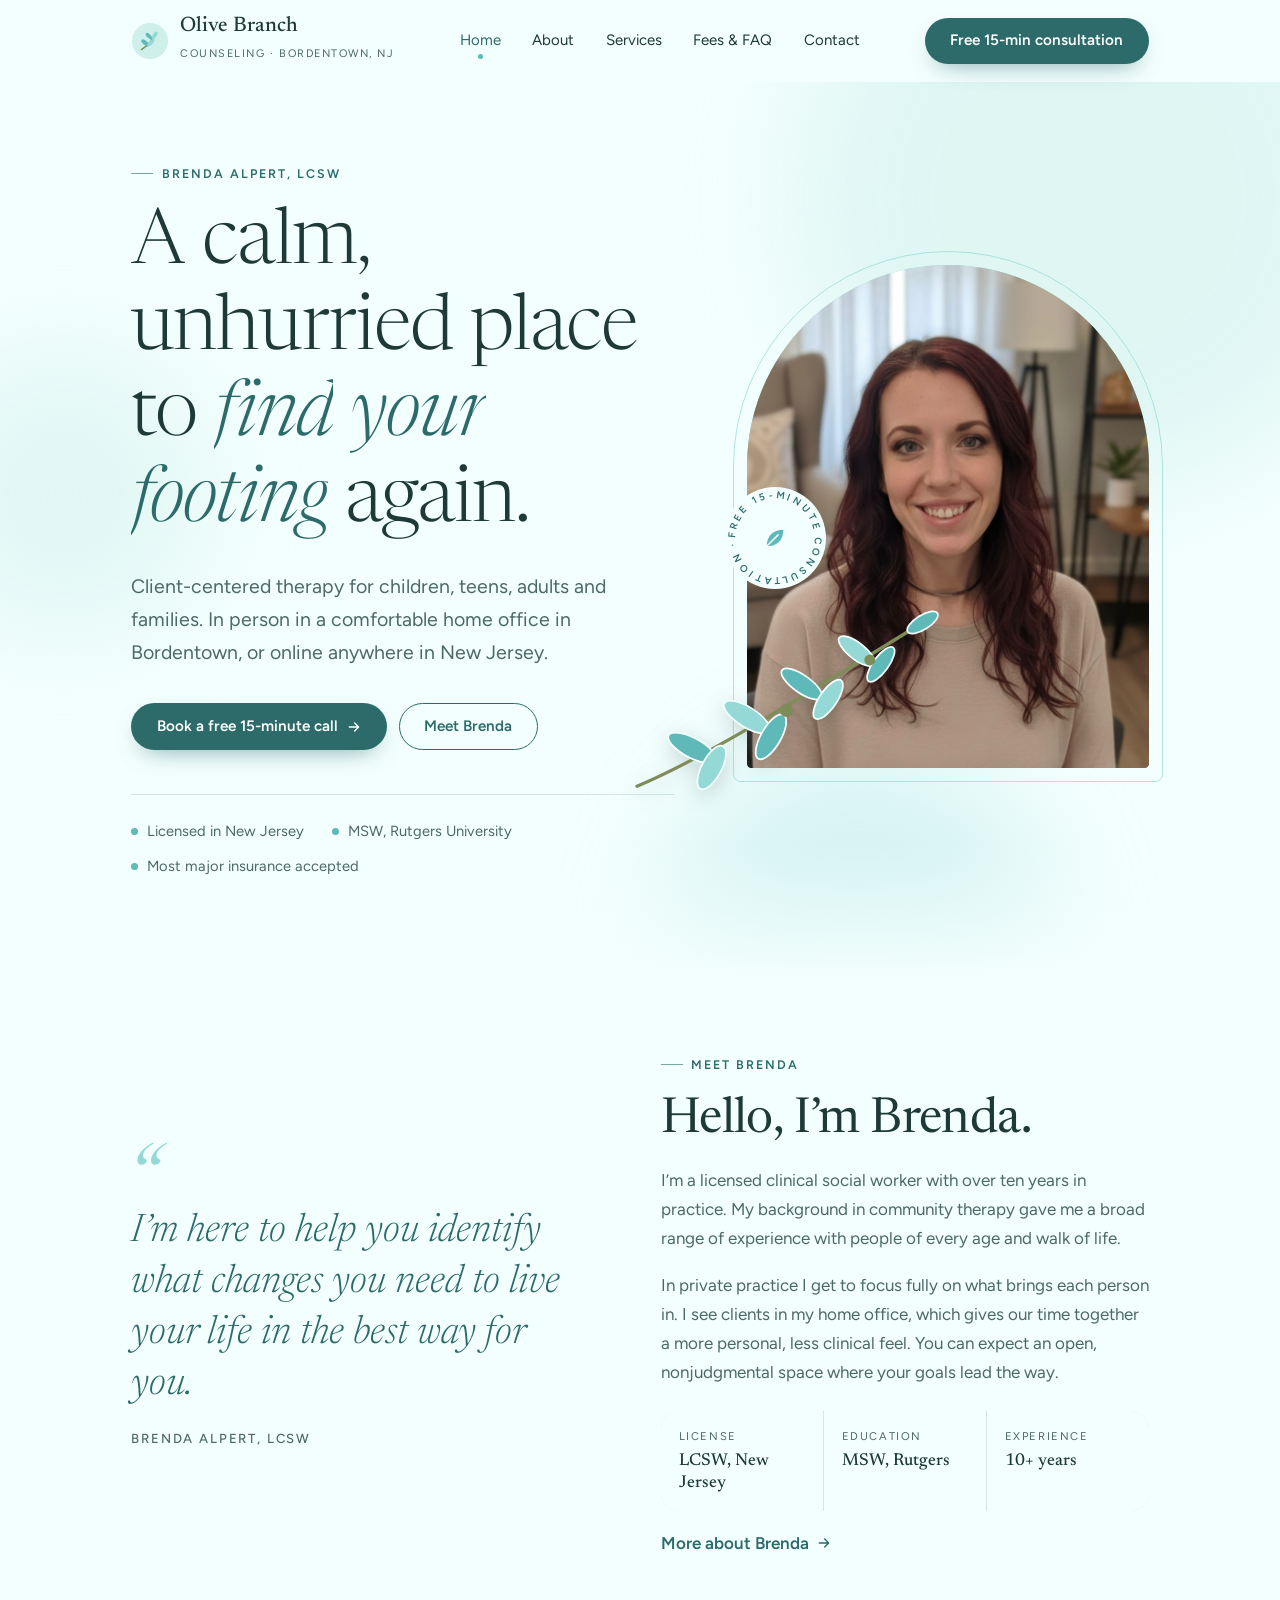
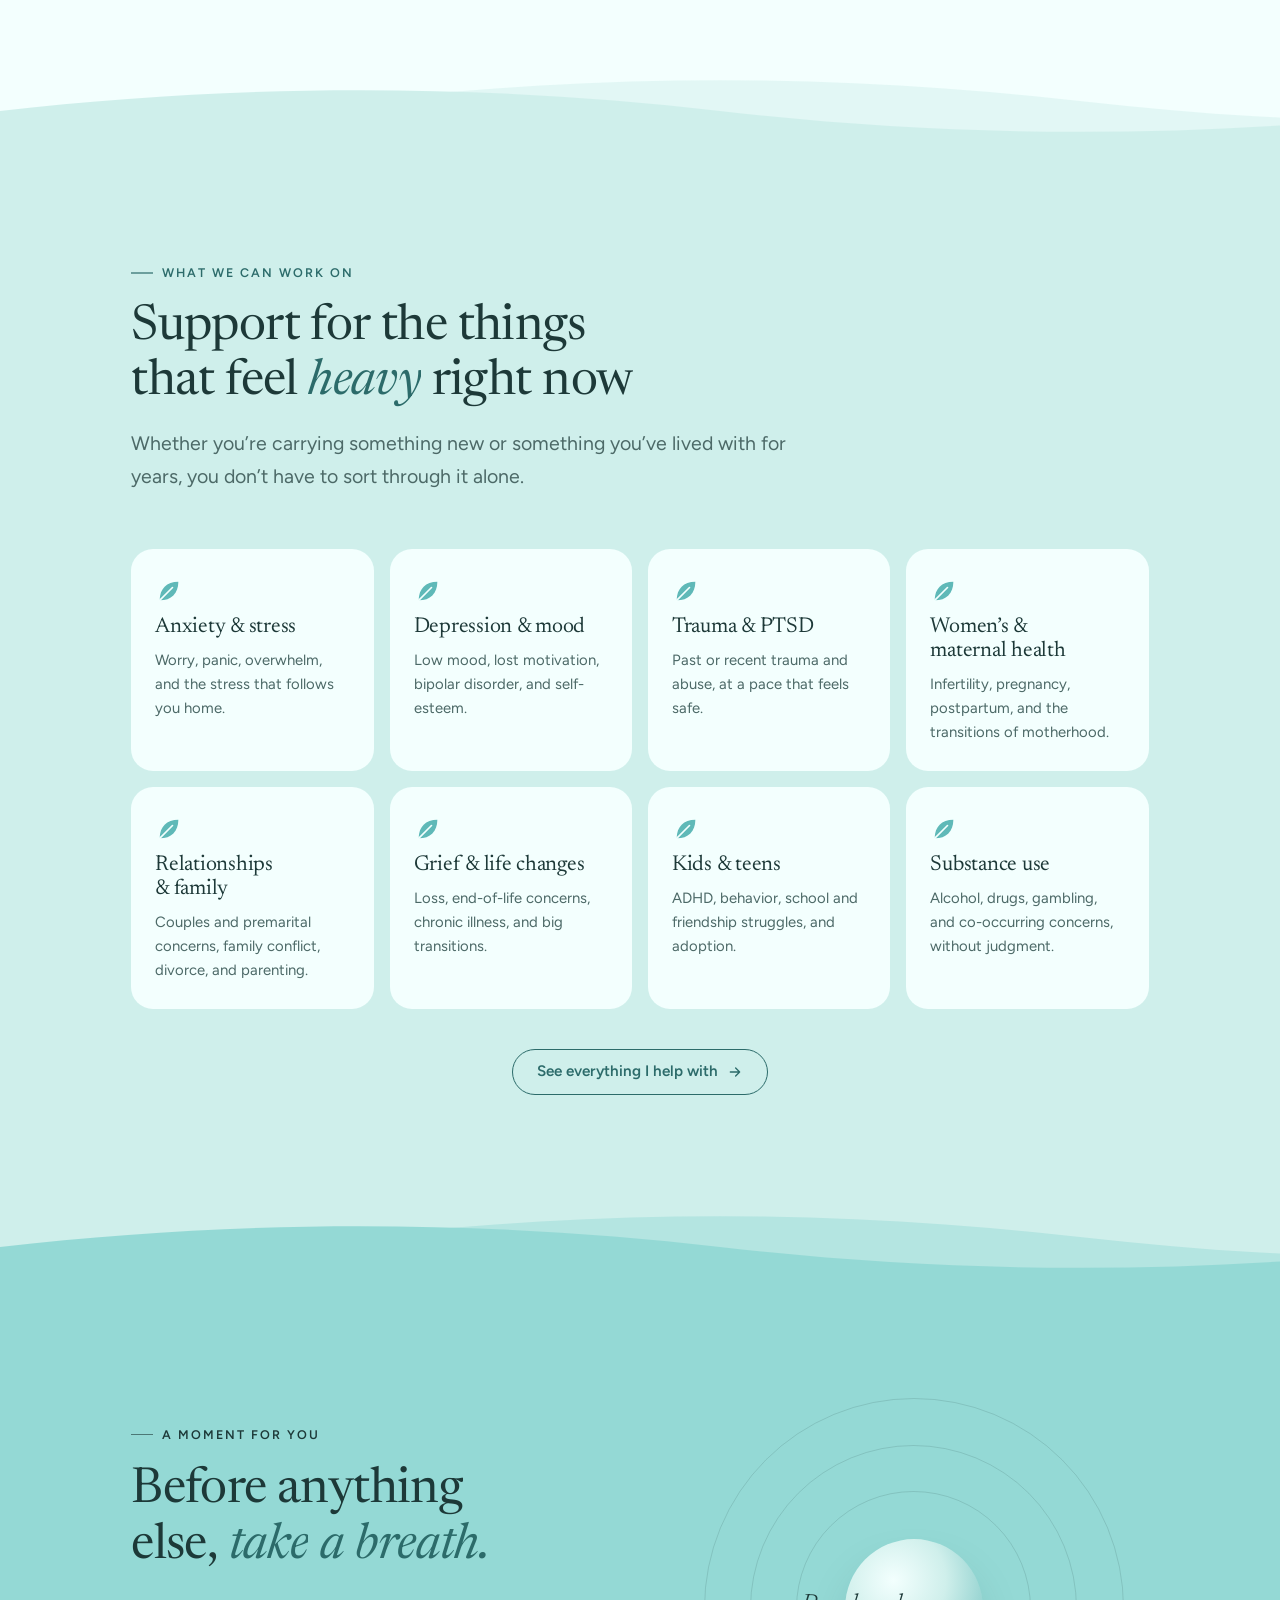
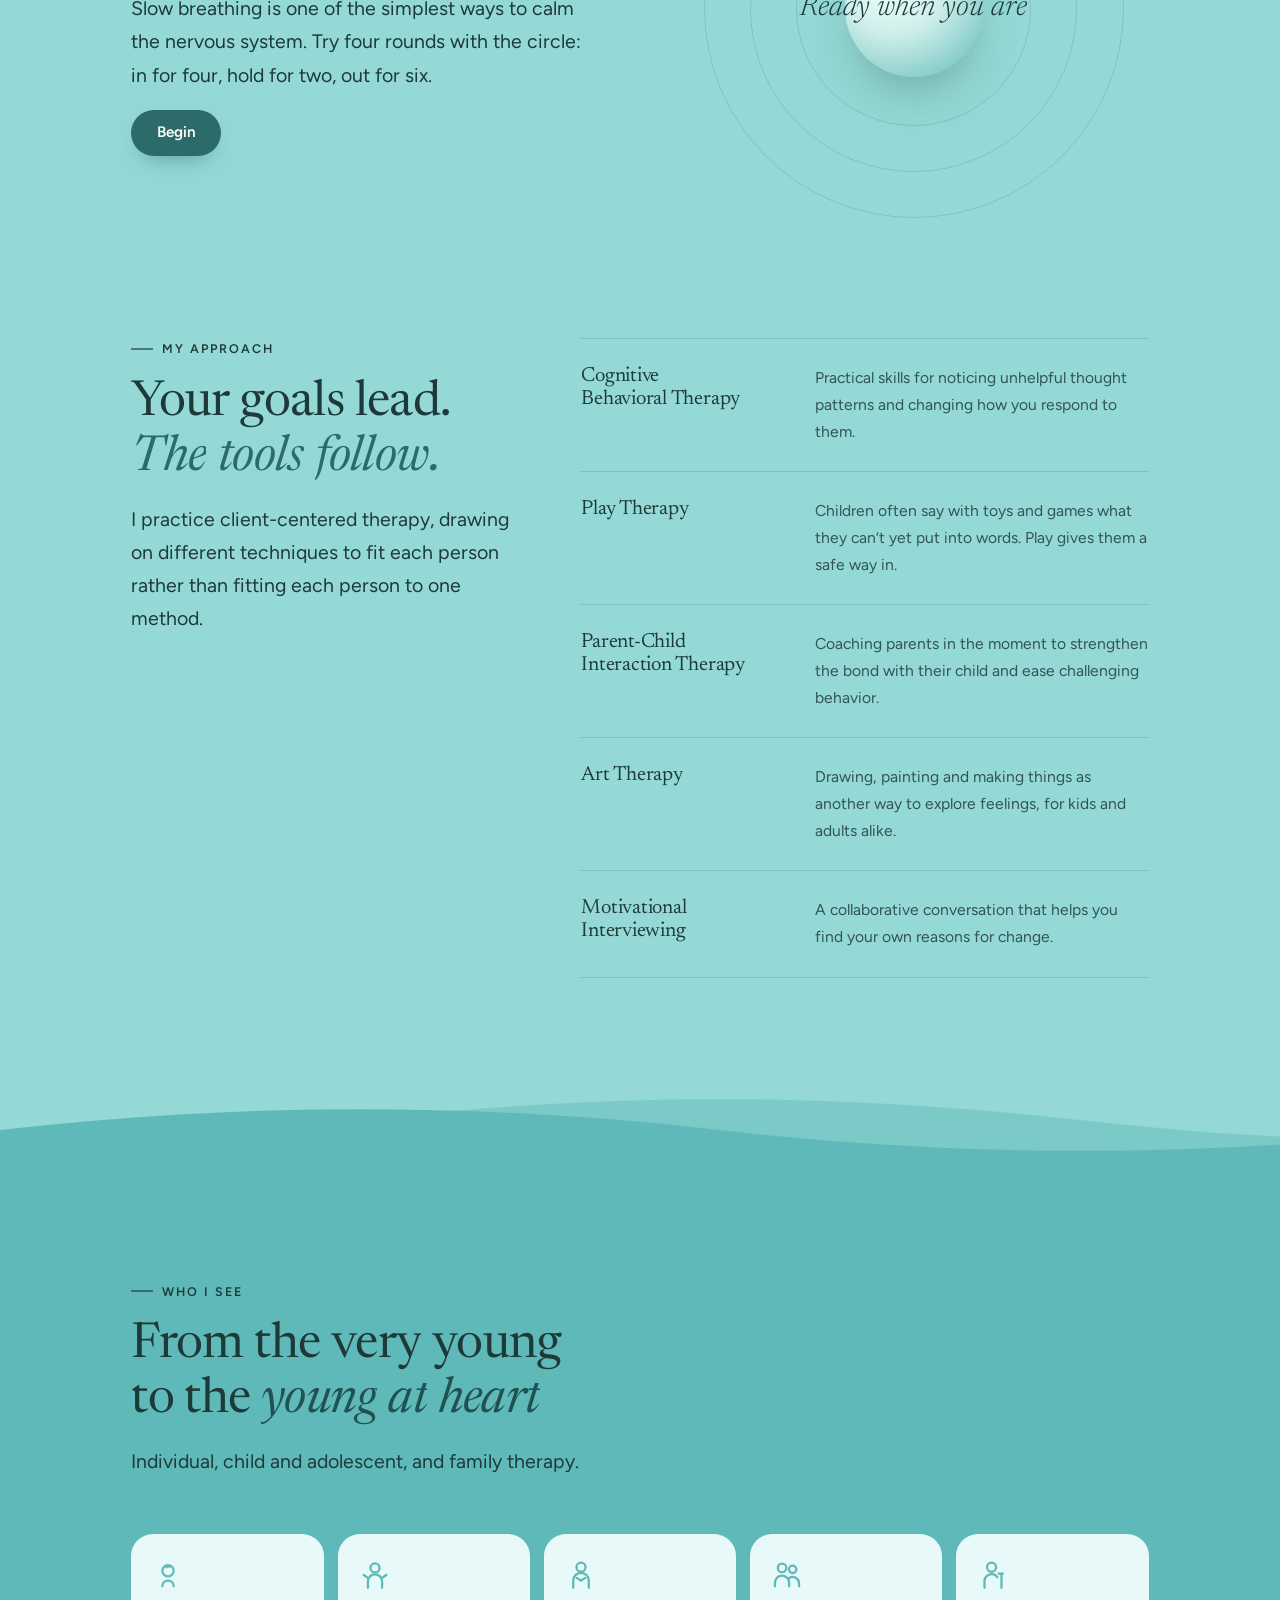
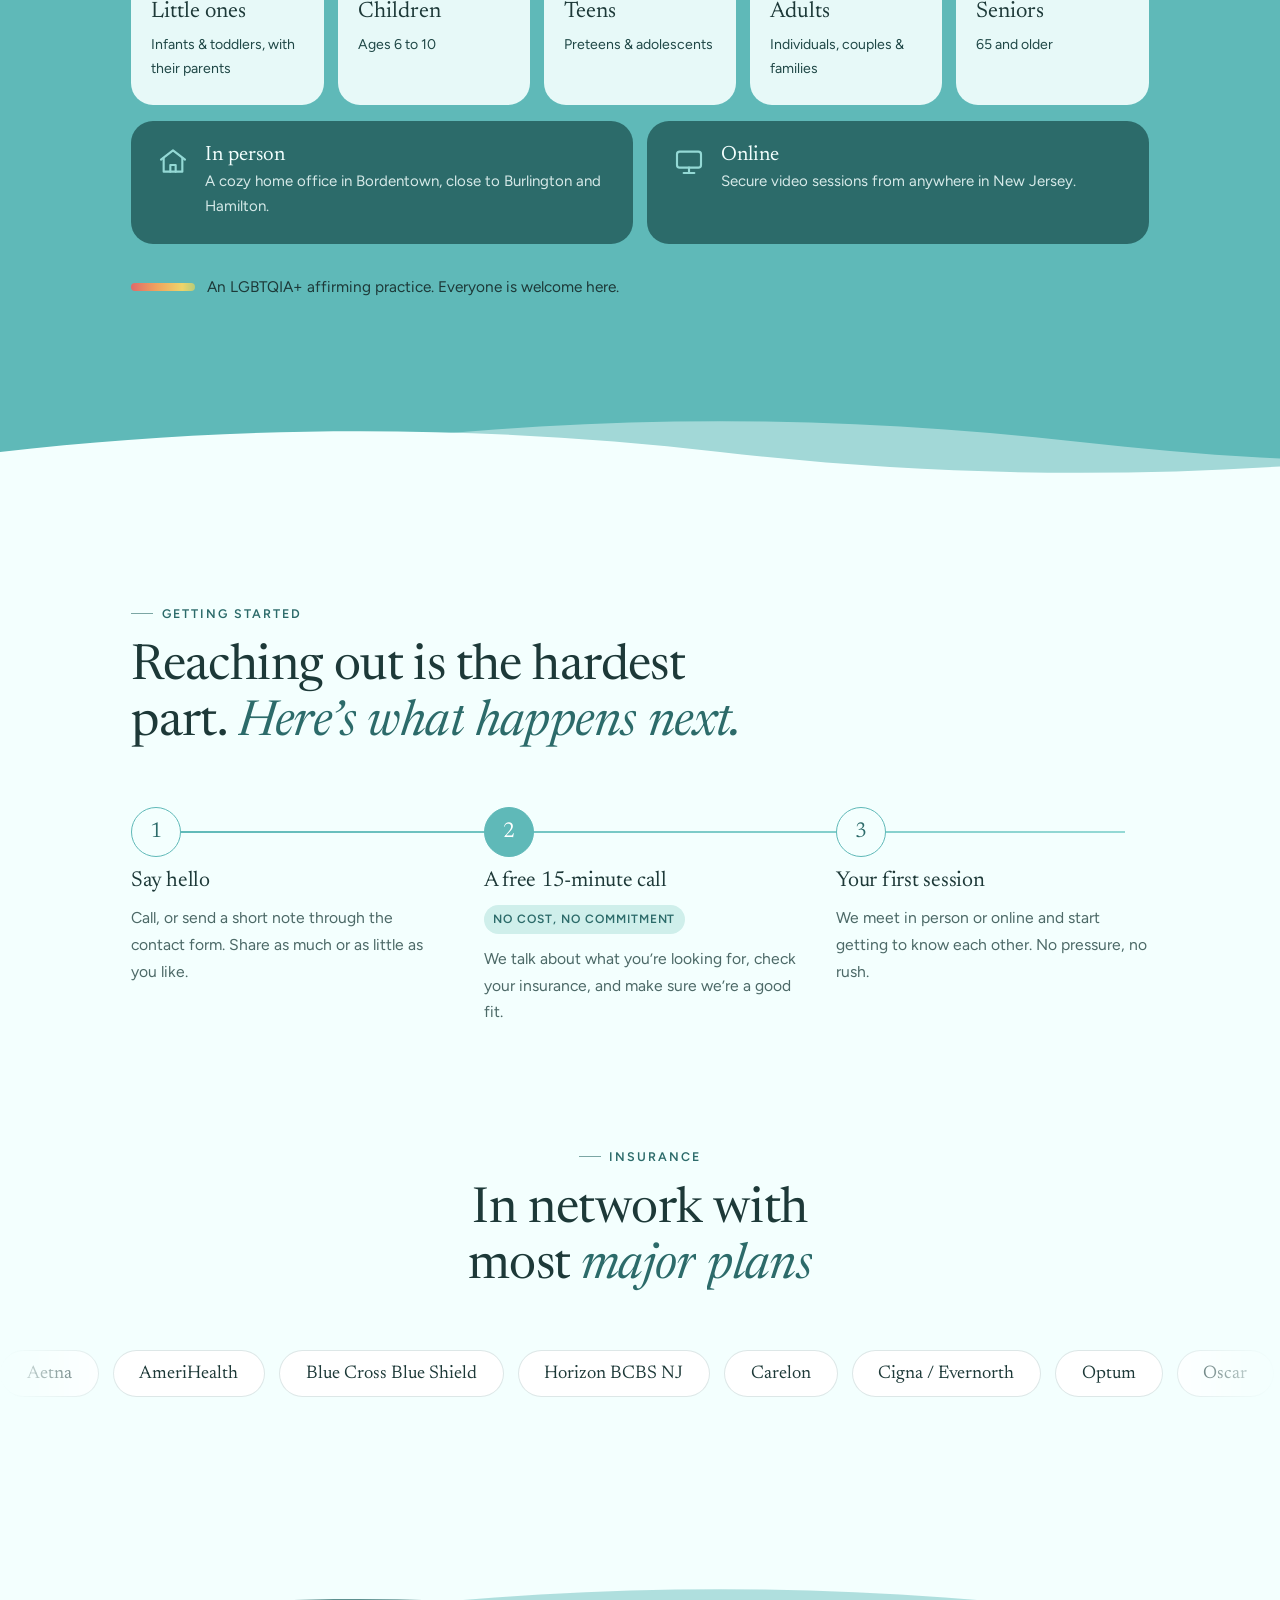
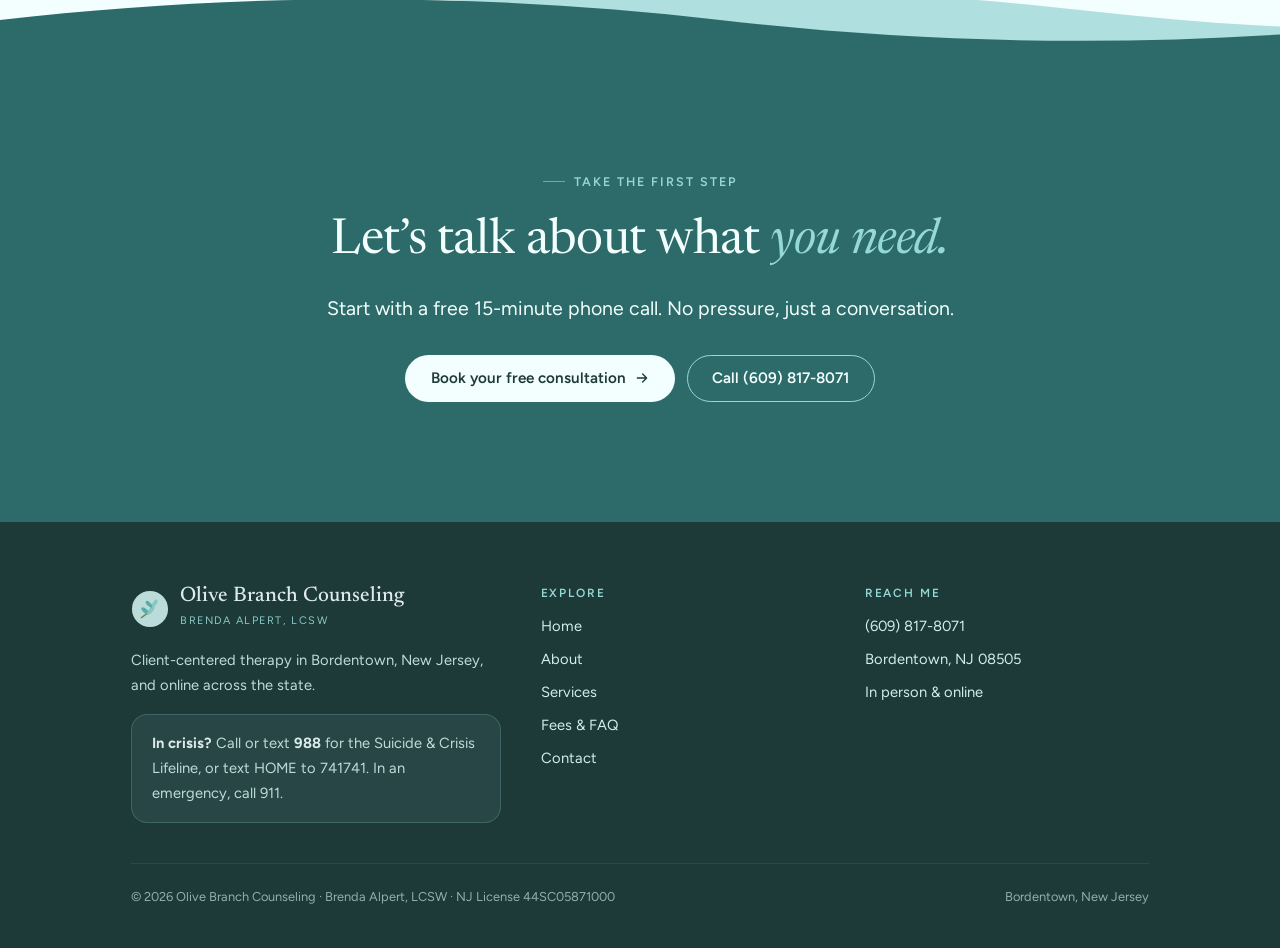
==== commit f44b7bad: "Remove style pop-up from hero photo; fit consult badge text to its circle Co-Authored-By: Claude Opu" ====
--- a/site/index.html
+++ b/site/index.html
@@ -72,7 +72,7 @@
         <svg class="badge" viewBox="0 0 100 100" aria-hidden="true">
           <defs><path id="badge-circle" d="M50 50m-38 0a38 38 0 1 1 76 0a38 38 0 1 1-76 0"/></defs>
           <circle cx="50" cy="50" r="49" fill="#F3FFFE"/>
-          <text><textPath href="#badge-circle">Free 15-minute consult &middot; Free 15-minute consult &middot;</textPath></text>
+          <text><textPath href="#badge-circle" textLength="236" lengthAdjust="spacing">Free 15-minute consultation &middot;</textPath></text>
           <g transform="translate(38 38) scale(1)"><use href="#leaf" width="24" height="24" color="#5FB9B8"/></g>
         </svg>
         <svg class="branch" viewBox="0 0 300 200" aria-hidden="true">
@@ -91,7 +91,6 @@
             <circle class="berry" style="--d:2.25s" cx="222" cy="70" r="5" fill="#7E8C5A"/>
           </g>
         </svg>
-        <div class="tag"><b>Warm &middot; Creative &middot; Empowering</b>Brenda&rsquo;s style, in three words</div>
       </div>
     </div>
   </section>
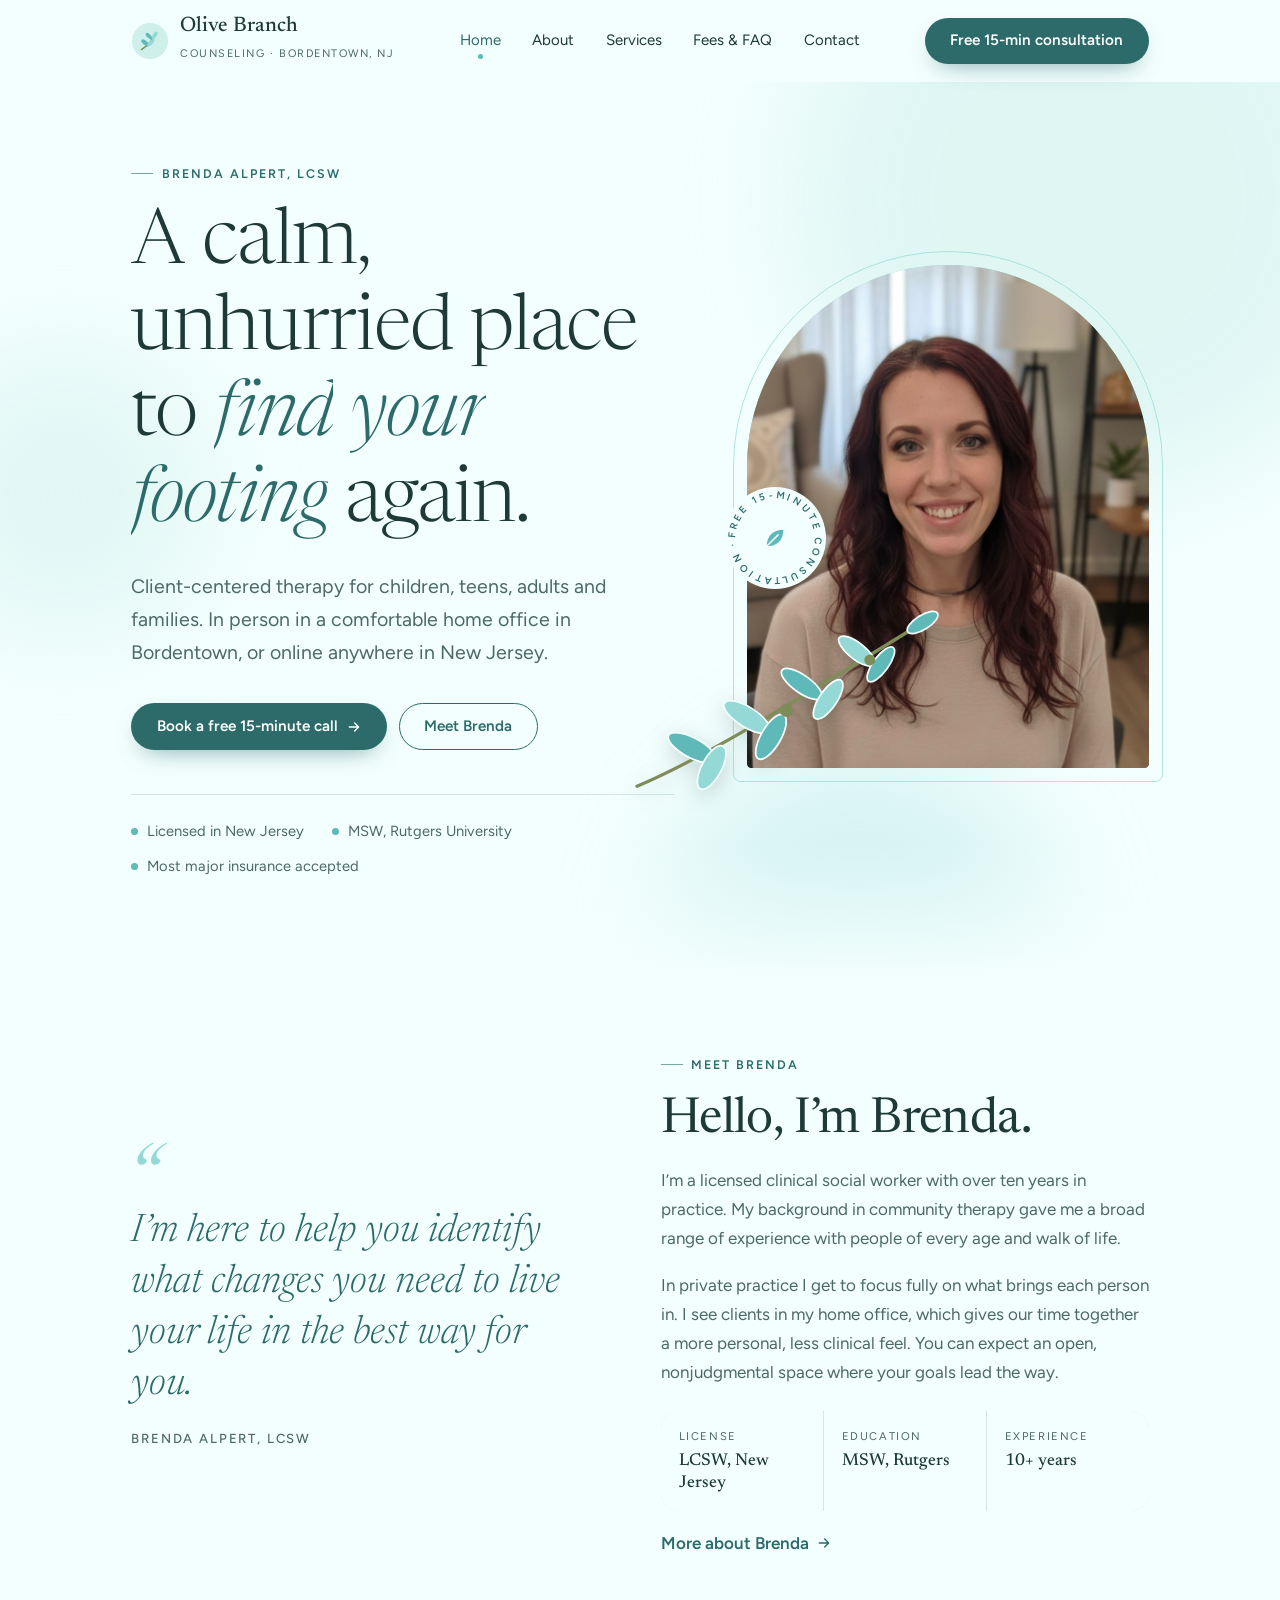
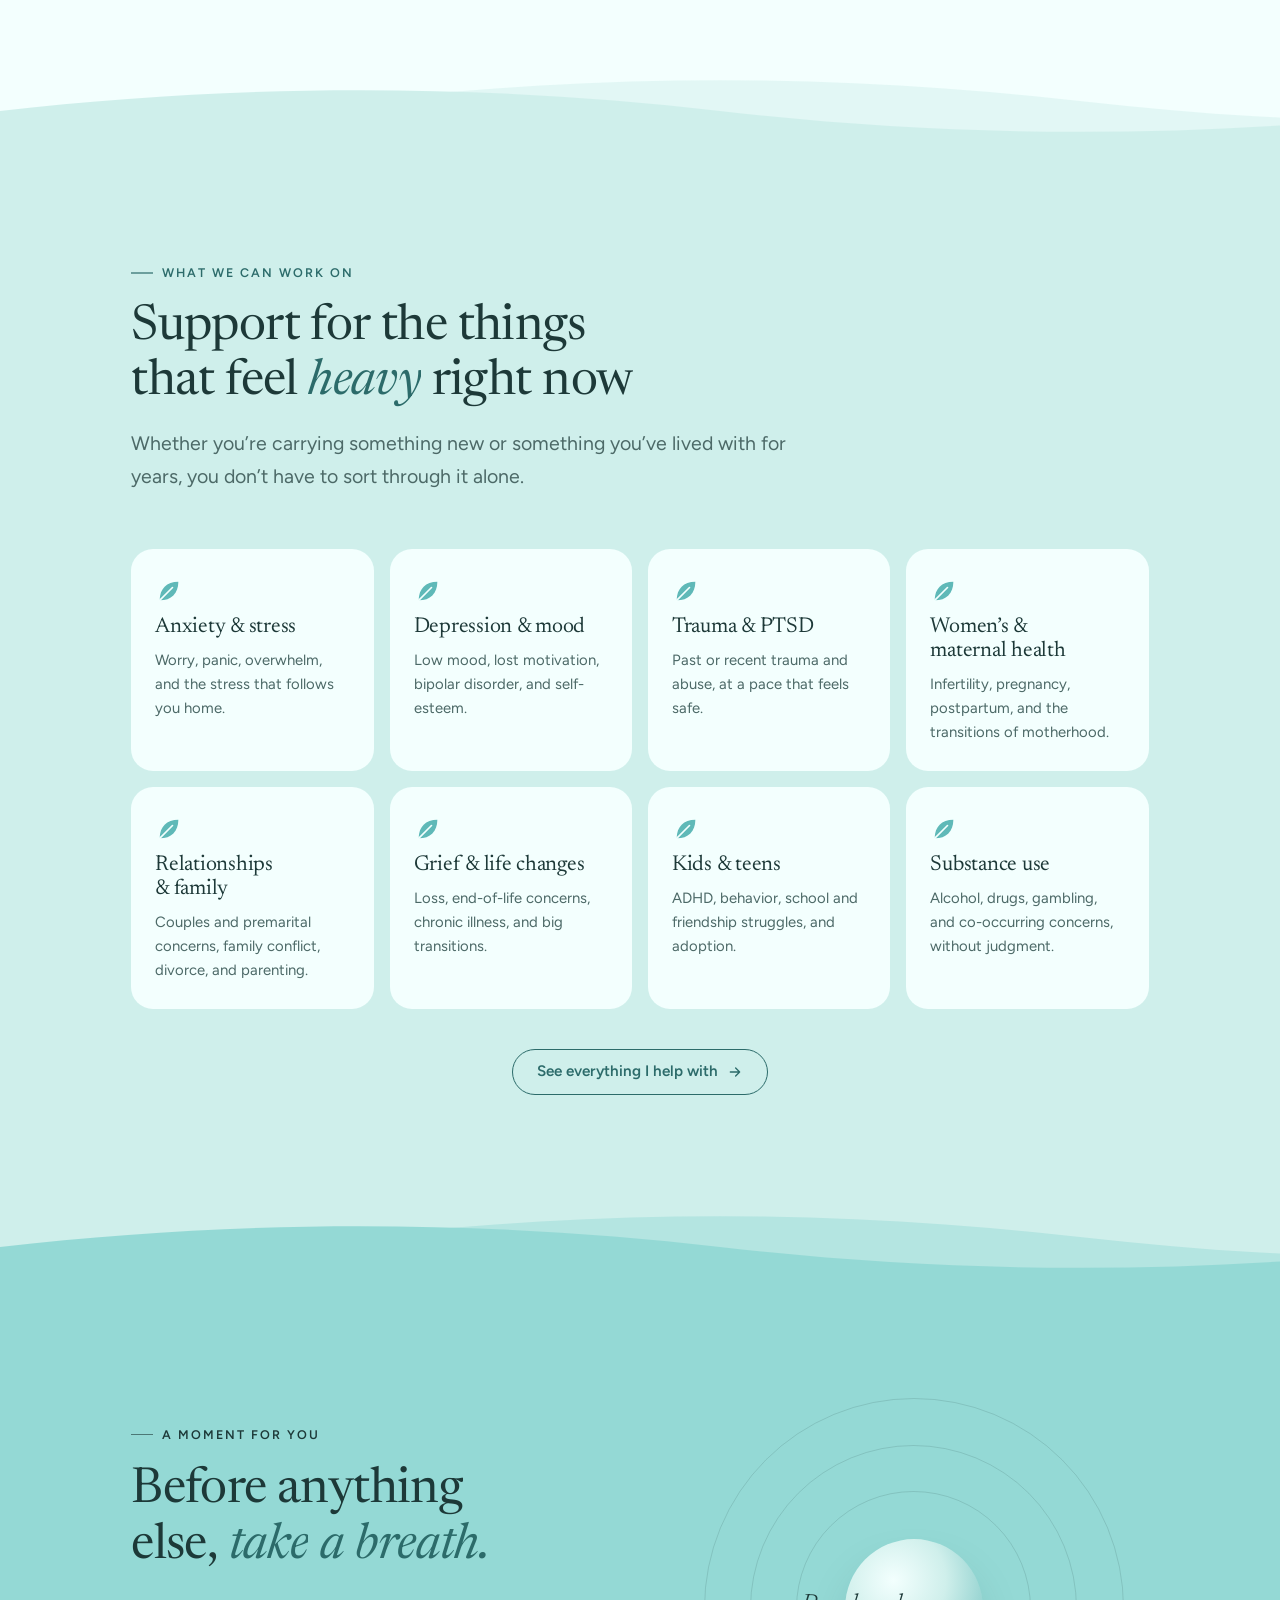
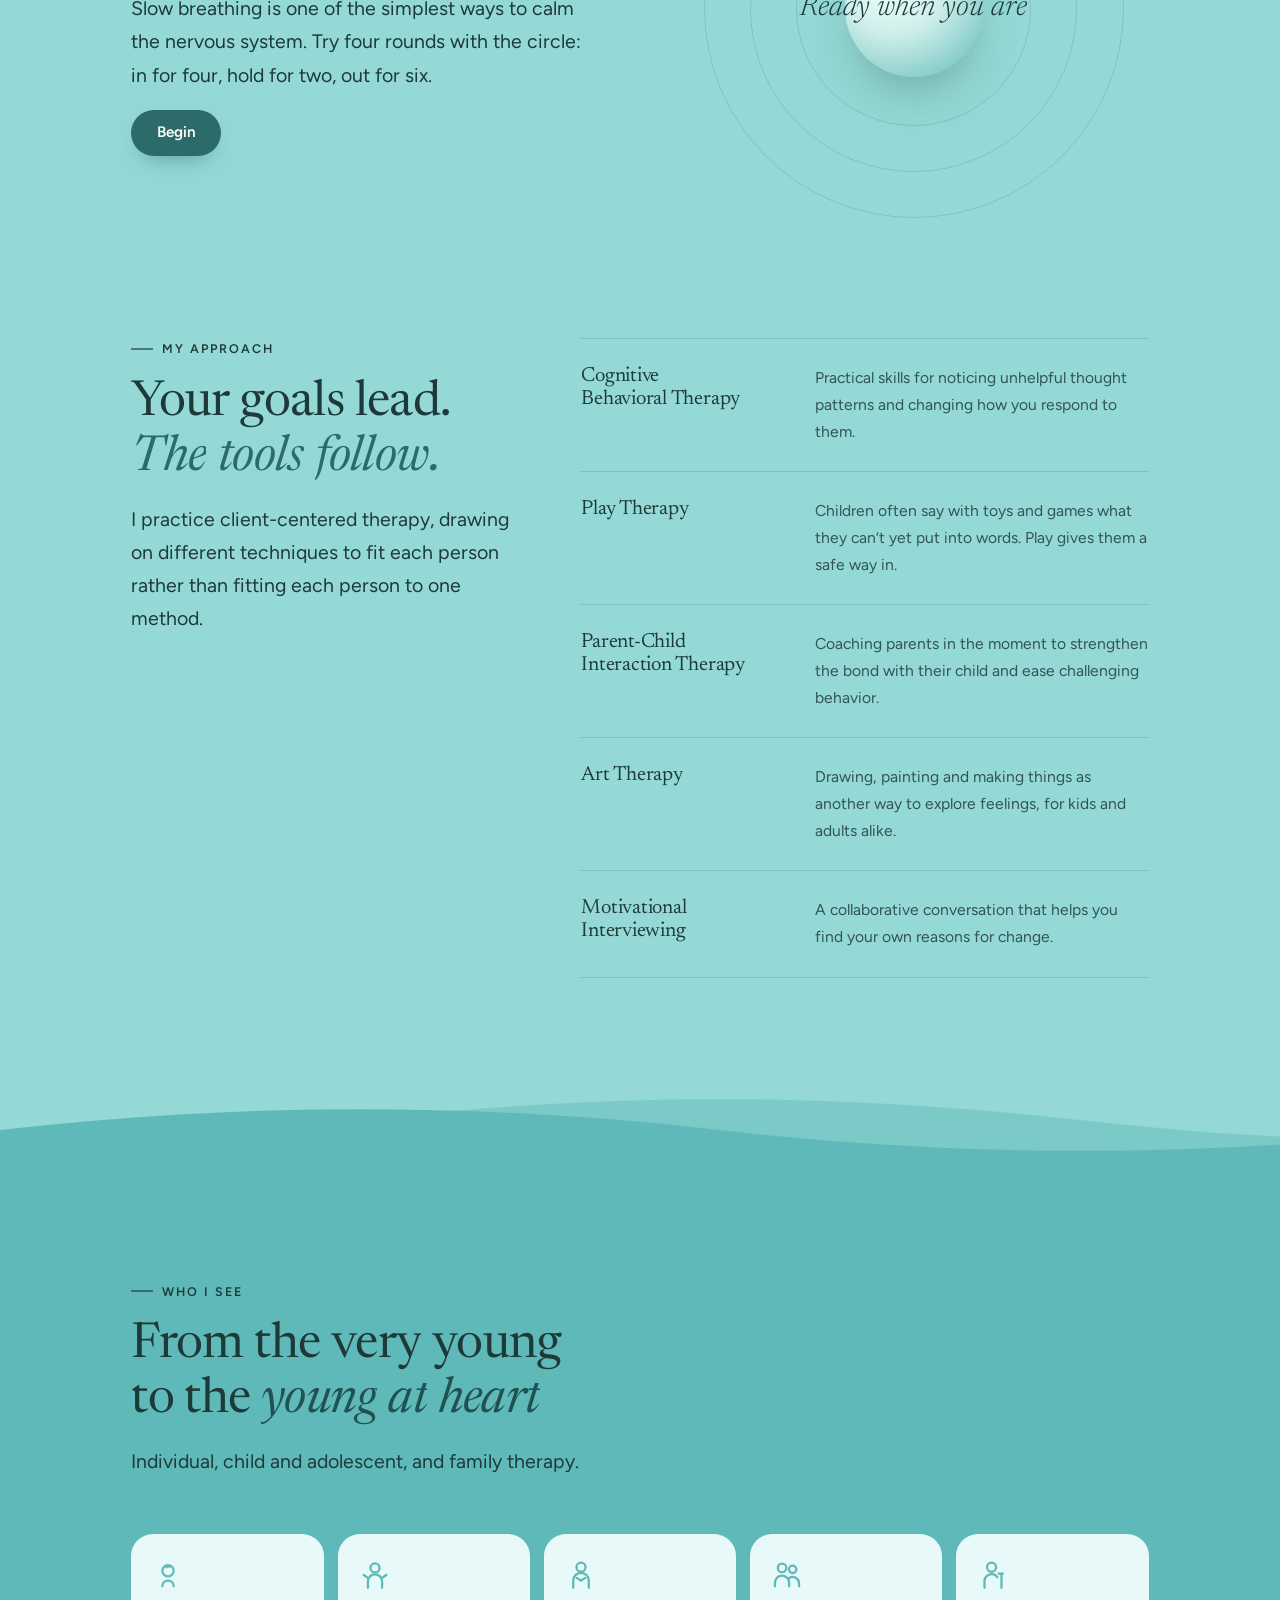
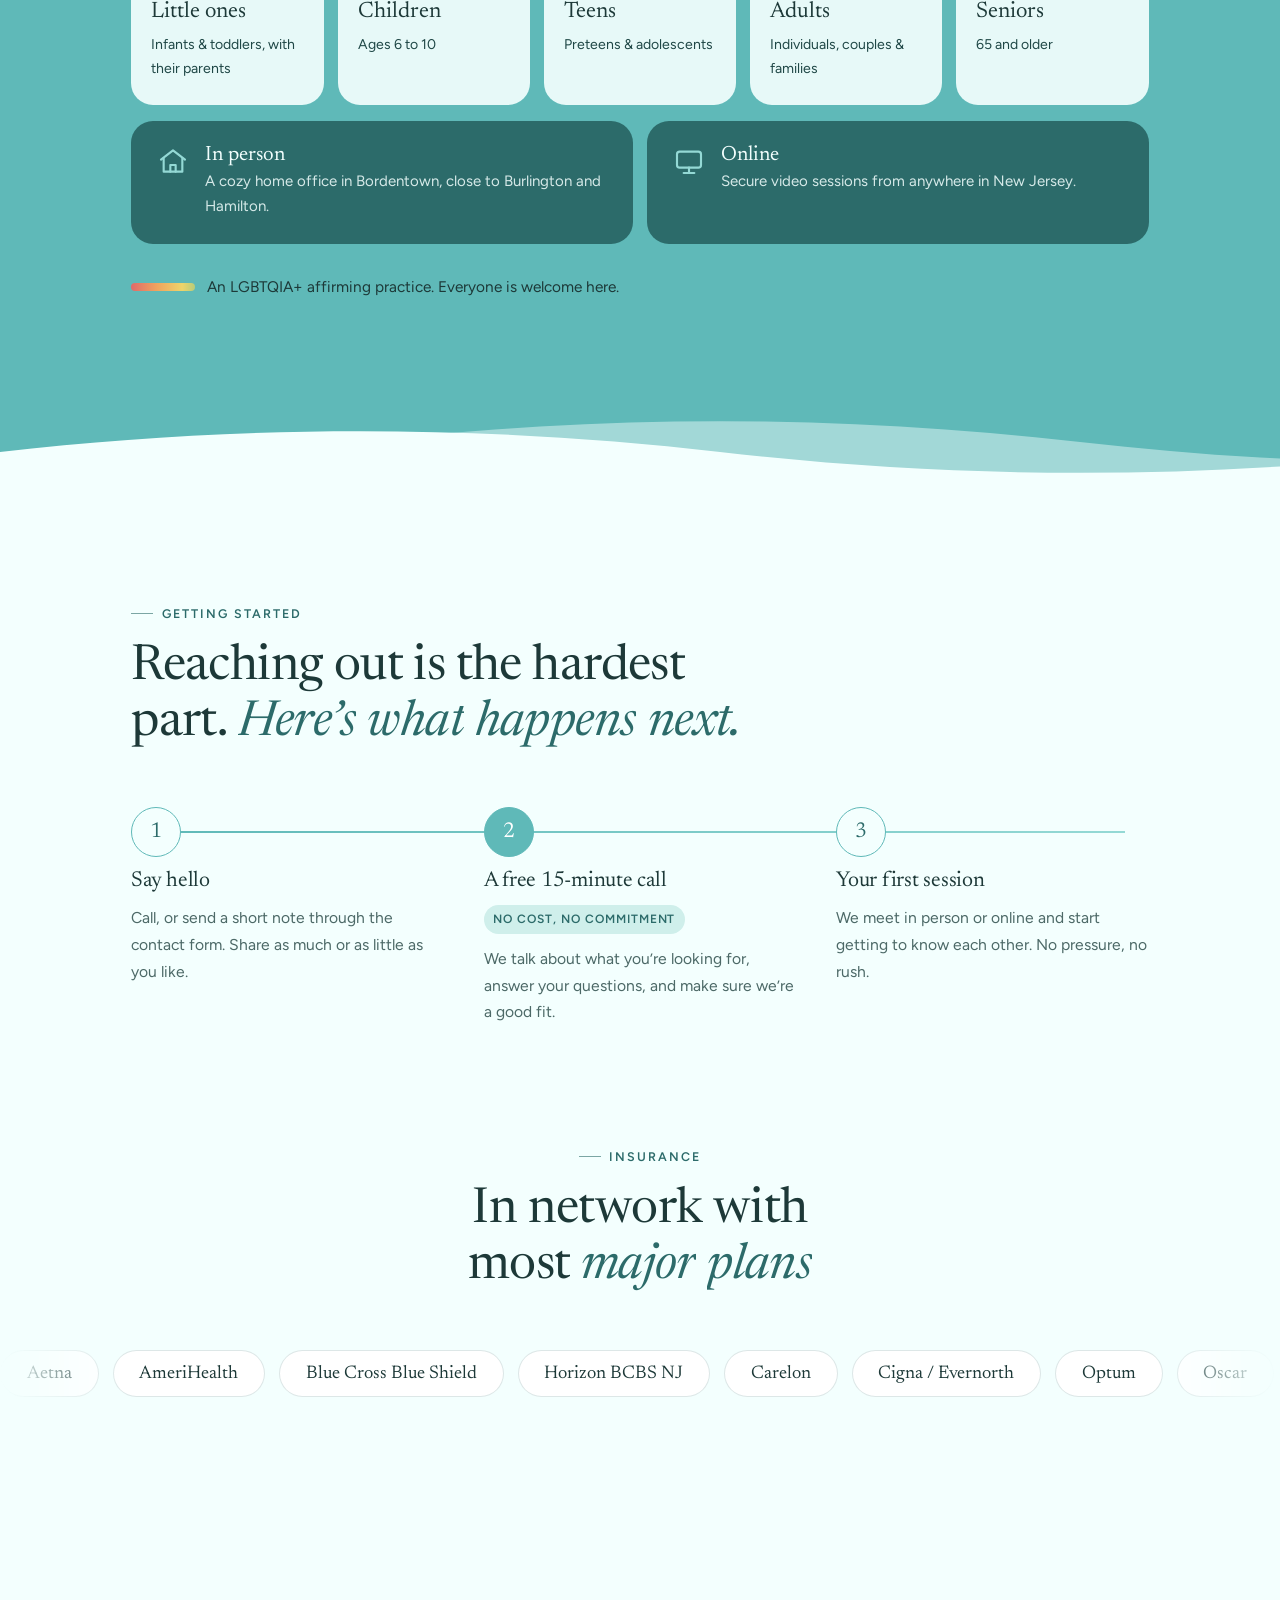
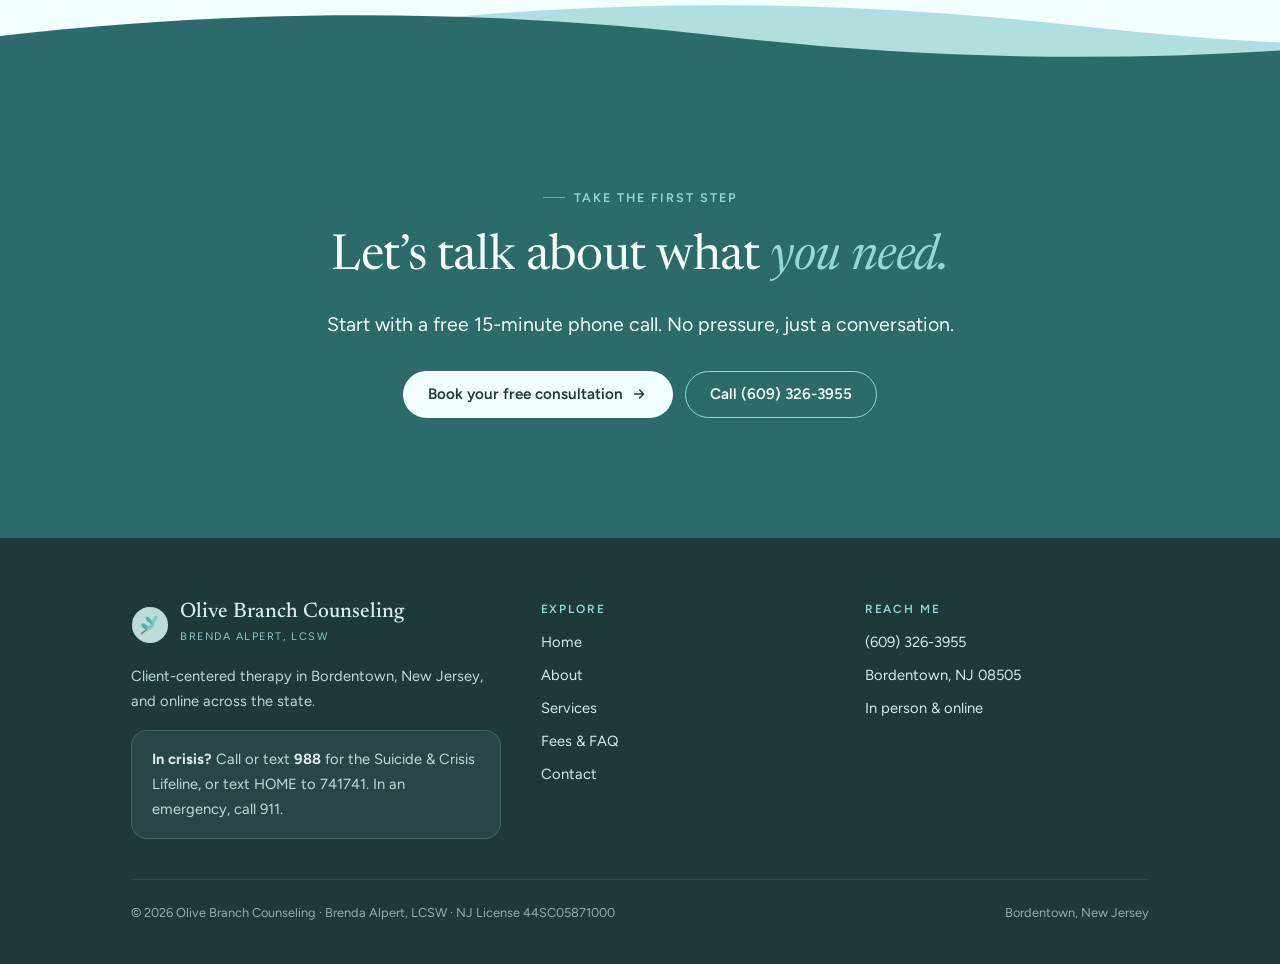
==== commit ff396734: "Brenda's feedback: $175 self-pay, Google Voice number, insurance checks via Headway Co-Authored-By: " ====
--- a/site/index.html
+++ b/site/index.html
@@ -221,7 +221,7 @@
       </div>
       <ol class="steps" data-observe data-stagger style="list-style:none;margin:0;padding:0">
         <li class="step"><h3>Say hello</h3><p>Call, or send a short note through the contact form. Share as much or as little as you like.</p></li>
-        <li class="step highlight"><h3>A free 15-minute call</h3><span class="pill">No cost, no commitment</span><p>We talk about what you&rsquo;re looking for, check your insurance, and make sure we&rsquo;re a good fit.</p></li>
+        <li class="step highlight"><h3>A free 15-minute call</h3><span class="pill">No cost, no commitment</span><p>We talk about what you&rsquo;re looking for, answer your questions, and make sure we&rsquo;re a good fit.</p></li>
         <li class="step"><h3>Your first session</h3><p>We meet in person or online and start getting to know each other. No pressure, no rush.</p></li>
       </ol>
     </div>
@@ -242,7 +242,10 @@
       </div>
     </div>
     <div class="wrap sec-foot" data-reveal>
-      <a class="text-link" href="fees.html">Fees, self-pay and FAQ <svg width="16" height="16"><use href="#arrow"/></svg></a>
+      <div style="display:flex;flex-wrap:wrap;gap:14px 28px;align-items:center;justify-content:center">
+        <a class="btn btn-primary" href="https://care.headway.co/providers/brenda-alpert" target="_blank" rel="noopener">Check my insurance on Headway <svg><use href="#arrow"/></svg></a>
+        <a class="text-link" href="fees.html">Fees, self-pay and FAQ <svg width="16" height="16"><use href="#arrow"/></svg></a>
+      </div>
     </div>
   </section>
 
@@ -257,7 +260,7 @@
       <p class="lede" data-reveal>Start with a free 15-minute phone call. No pressure, just a conversation.</p>
       <div class="ctas" data-reveal>
         <a class="btn btn-light" href="contact.html">Book your free consultation <svg><use href="#arrow"/></svg></a>
-        <a class="btn btn-ghost" href="tel:+16098178071">Call (609) 817-8071</a>
+        <a class="btn btn-ghost" href="tel:+16093263955">Call (609) 326-3955</a>
       </div>
     </div>
   </section>
@@ -284,7 +287,7 @@
       <div>
         <h2 class="foot-h">Reach me</h2>
         <ul>
-          <li><a href="tel:+16098178071">(609) 817-8071</a></li>
+          <li><a href="tel:+16093263955">(609) 326-3955</a></li>
           <li>Bordentown, NJ 08505</li>
           <li>In person &amp; online</li>
         </ul>
